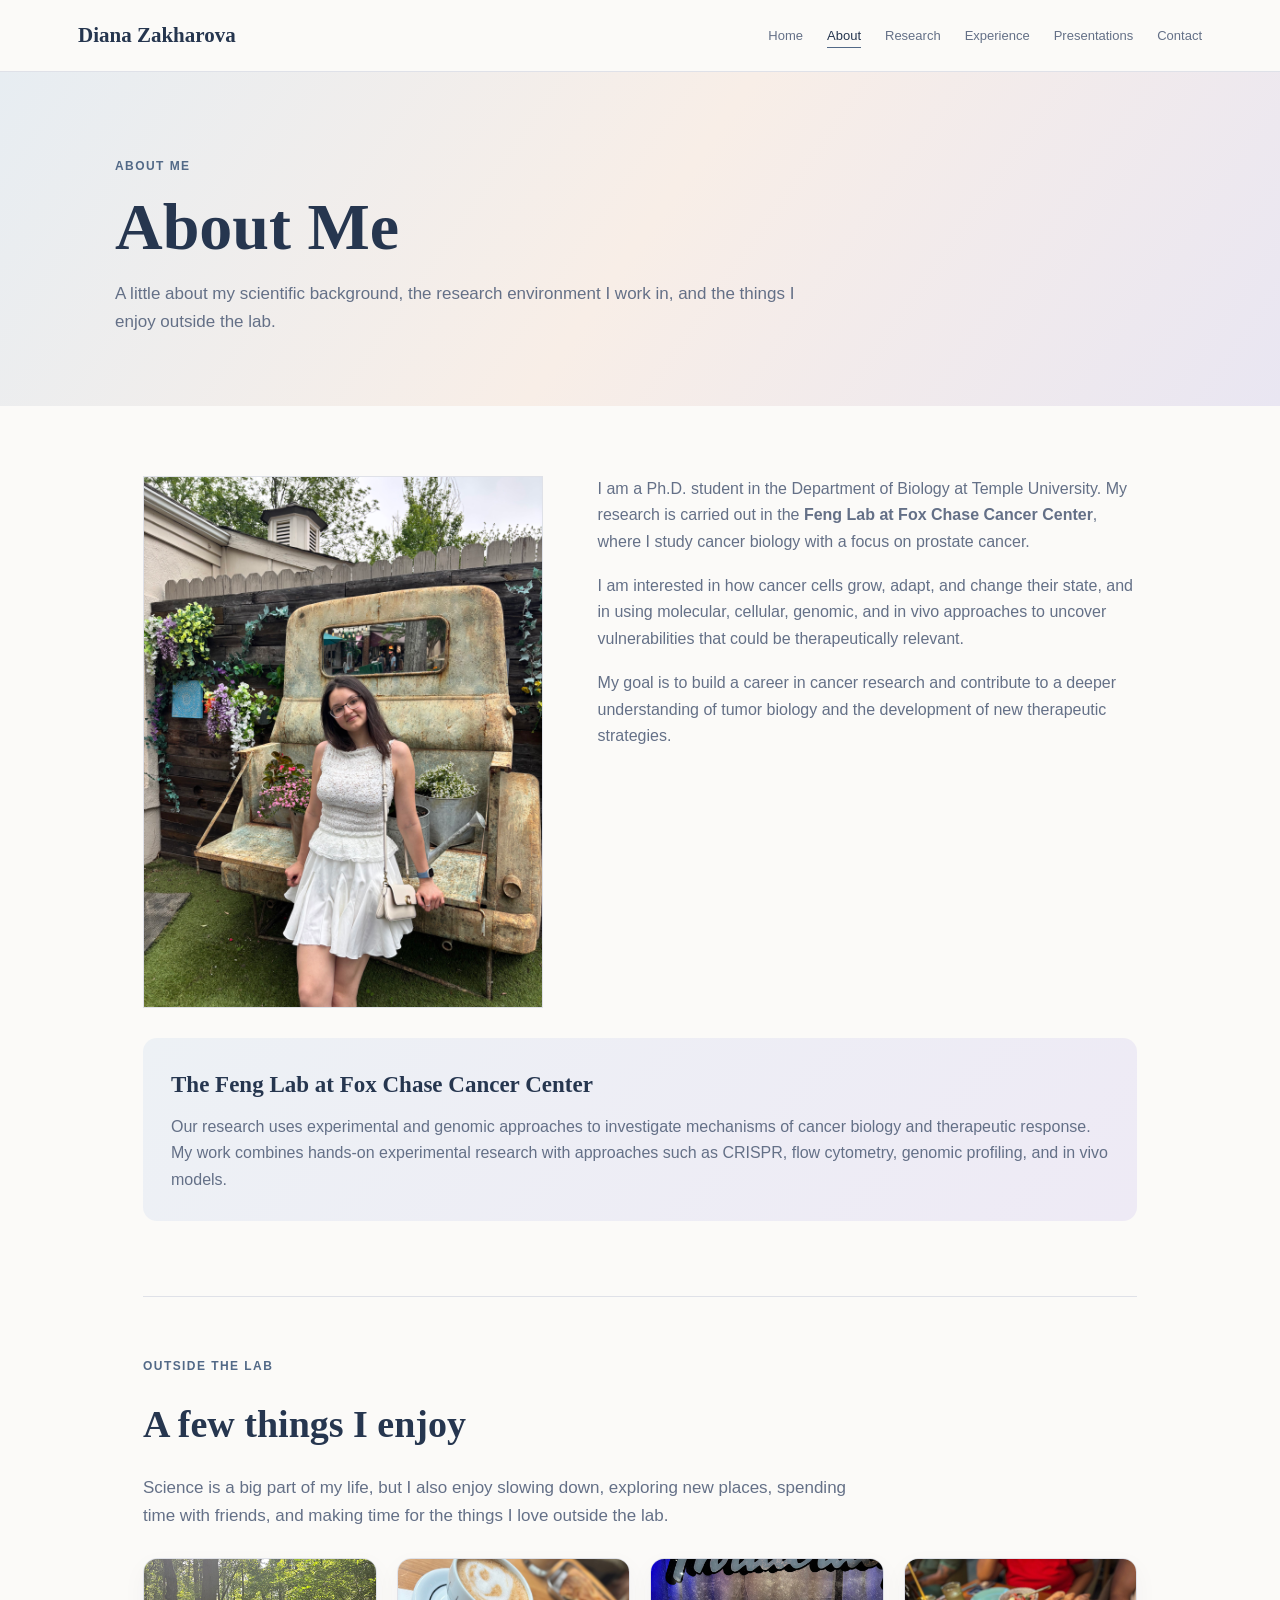
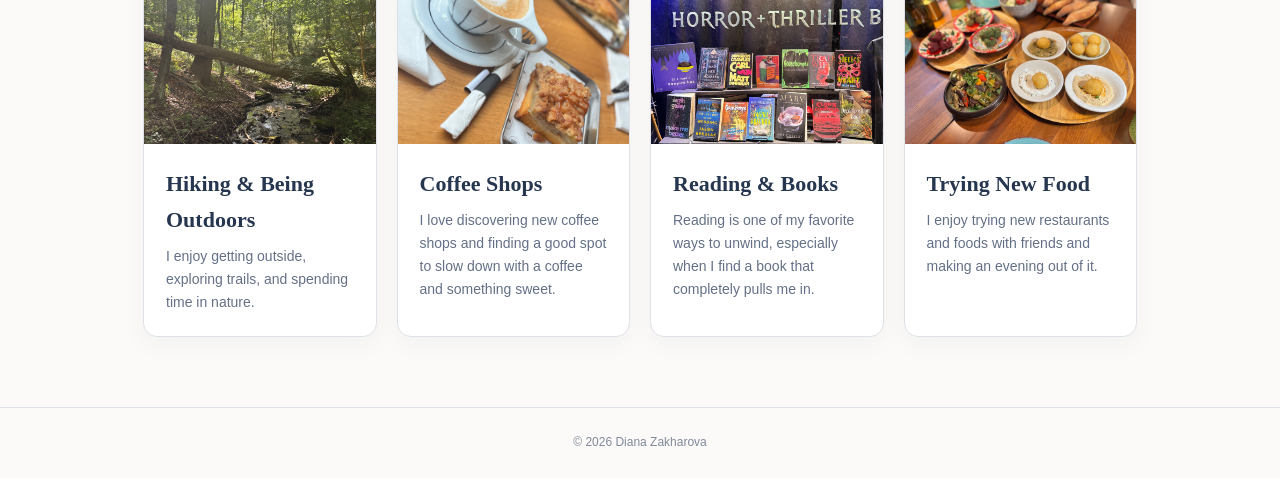
==== about.html @ 2a3e4eab "Add files via upload" ====
<!DOCTYPE html>
<html lang="en">
<head><meta charset="UTF-8"><meta name="viewport" content="width=device-width, initial-scale=1.0">
<title>About | Diana Zakharova</title><link rel="stylesheet" href="style.css"></head>
<body><header class="site-header"><nav class="nav"><a class="logo" href="index.html">Diana Zakharova</a><ul class="nav-links">
<li><a href="index.html">Home</a></li><li><a class="active" href="about.html">About</a></li><li><a href="research.html">Research</a></li><li><a href="experience.html">Experience</a></li><li><a href="presentations.html">Presentations</a></li><li><a href="contact.html">Contact</a></li></ul></nav></header>
<section class="page-hero"><div class="page-hero-inner"><div class="eyebrow">About Me</div>
<h1>About Me</h1><p>A little about my scientific background, the research environment I work in, and the things I enjoy outside the lab.</p></div></section>
<main class="content">
<div class="two-col">
<div class="photo-placeholder about-photo"><img src="images/diana-about.jpg" alt="Diana Zakharova"></div>
<div class="prose">
<p>I am a Ph.D. student in the Department of Biology at Temple University. My research is carried out in the <strong>Feng Lab at Fox Chase Cancer Center</strong>, where I study cancer biology with a focus on prostate cancer.</p>
<p>I am interested in how cancer cells grow, adapt, and change their state, and in using molecular, cellular, genomic, and in vivo approaches to uncover vulnerabilities that could be therapeutically relevant.</p>
<p>My goal is to build a career in cancer research and contribute to a deeper understanding of tumor biology and the development of new therapeutic strategies.</p>
</div></div>

<div class="lab-note">
<h3>The Feng Lab at Fox Chase Cancer Center</h3>
<p>Our research uses experimental and genomic approaches to investigate mechanisms of cancer biology and therapeutic response. My work combines hands-on experimental research with approaches such as CRISPR, flow cytometry, genomic profiling, and in vivo models.</p>
</div>

<section class="hobby-section">
<div class="eyebrow">Outside the Lab</div>
<h2 class="section-title">A few things I enjoy</h2>
<p class="hobby-intro">Science is a big part of my life, but I also enjoy slowing down, exploring new places, spending time with friends, and making time for the things I love outside the lab.</p>
<div class="hobby-grid">
<div class="hobby-card">
<div class="hobby-image"><img src="images/hiking.jpg" alt="A forest trail and stream" style="width:100%;height:100%;object-fit:cover;"></div>
<div class="hobby-text"><h3>Hiking & Being Outdoors</h3><p>I enjoy getting outside, exploring trails, and spending time in nature.</p></div>
</div>
<div class="hobby-card">
<div class="hobby-image"><img src="images/coffee.jpg" alt="Coffee and pastry at a cafe" style="width:100%;height:100%;object-fit:cover;"></div>
<div class="hobby-text"><h3>Coffee Shops</h3><p>I love discovering new coffee shops and finding a good spot to slow down with a coffee and something sweet.</p></div>
</div>
<div class="hobby-card">
<div class="hobby-image"><img src="images/books.jpg" alt="Books displayed at a bookstore" style="width:100%;height:100%;object-fit:cover;"></div>
<div class="hobby-text"><h3>Reading & Books</h3><p>Reading is one of my favorite ways to unwind, especially when I find a book that completely pulls me in.</p></div>
</div>
<div class="hobby-card">
<div class="hobby-image"><img src="images/food-with-friends.jpg" alt="A table of shared dishes at a meal with friends" style="width:100%;height:100%;object-fit:cover;"></div>
<div class="hobby-text"><h3>Trying New Food</h3><p>I enjoy trying new restaurants and foods with friends and making an evening out of it.</p></div>
</div>
</div>
</section>
</main><footer>© 2026 Diana Zakharova</footer></body></html>
---- style.css ----
:root{
  --ink:#26364f;
  --muted:#647087;
  --paper:#fbfaf8;
  --cream:#f8f1e8;
  --lav:#e8e5f2;
  --blue:#dfeaf1;
  --sage:#e2ece6;
  --peach:#f3ddd3;
  --accent:#526987;
  --line:#dfe1e8;
  --serif:Georgia,"Times New Roman",serif;
  --sans:Arial,Helvetica,sans-serif;
}
*{box-sizing:border-box;margin:0;padding:0}
body{font-family:var(--sans);color:var(--ink);background:var(--paper);line-height:1.65}
a{color:inherit}
.site-header{position:sticky;top:0;z-index:20;background:rgba(251,250,248,.95);backdrop-filter:blur(10px);border-bottom:1px solid var(--line)}
.nav{max-width:1180px;margin:auto;padding:18px 28px;display:flex;align-items:center;justify-content:space-between;gap:25px}
.logo{font-family:var(--serif);font-weight:700;font-size:21px;text-decoration:none;white-space:nowrap}
.nav-links{display:flex;gap:24px;list-style:none;flex-wrap:wrap;justify-content:flex-end}
.nav-links a{text-decoration:none;font-size:13px;color:var(--muted);padding-bottom:4px;border-bottom:1px solid transparent}
.nav-links a:hover,.nav-links a.active{color:var(--ink);border-bottom-color:var(--accent)}
.hero{min-height:565px;display:flex;align-items:center;position:relative;overflow:hidden;background:linear-gradient(125deg,#dfeaf0 0%,#f7eee6 46%,#e9e5f1 100%)}
.hero:before{content:"";position:absolute;width:820px;height:430px;left:-300px;bottom:-210px;background:#dce9df;border-radius:58% 42% 65% 35% / 48% 52% 48% 52%;transform:rotate(-7deg);opacity:.9}
.hero:after{content:"";position:absolute;width:720px;height:360px;right:-250px;top:-170px;background:#ddd8eb;border-radius:45% 55% 35% 65% / 55% 45% 55% 45%;transform:rotate(-10deg);opacity:.82}
.hero-inner{max-width:1180px;width:100%;margin:auto;padding:68px 28px;position:relative;z-index:2}
.hero-inner:before{content:"";position:absolute;width:520px;height:260px;right:12%;bottom:-35px;background:#f2dcd2;border-radius:65% 35% 50% 50% / 42% 58% 42% 58%;transform:rotate(5deg);opacity:.58;z-index:-1}
.hero-copy{max-width:780px}
.eyebrow{letter-spacing:.12em;text-transform:uppercase;font-size:12px;color:var(--accent);font-weight:700;margin-bottom:16px}
.hero h1{font-family:var(--serif);font-size:clamp(46px,6.3vw,72px);line-height:1.02;margin-bottom:14px;white-space:nowrap}
.hero h2{font-family:var(--serif);font-size:23px;font-weight:400;margin-bottom:24px;color:#3b4a61}
.hero p{max-width:650px;color:var(--muted);font-size:17px}
.buttons{display:flex;gap:12px;flex-wrap:wrap;margin-top:24px}
.btn{display:inline-block;text-decoration:none;border-radius:28px;padding:12px 21px;background:var(--ink);color:#fff;font-size:14px}
.btn.secondary{background:rgba(255,255,255,.55);color:var(--ink);border:1px solid rgba(82,105,135,.35)}
.science-art{position:absolute;right:5%;bottom:45px;width:min(410px,34vw);min-width:270px;z-index:1;opacity:.52;filter:saturate(.75)}
.science-art svg{width:100%;height:auto;overflow:visible}
.art-line{fill:none;stroke:#526987;stroke-width:2.5;stroke-linecap:round;stroke-linejoin:round}
.art-soft{fill:rgba(255,255,255,.62);stroke:#526987;stroke-width:2.2}
.art-blue{fill:rgba(223,234,241,.65);stroke:#526987;stroke-width:2.2}
.art-peach{fill:rgba(243,221,211,.7);stroke:#526987;stroke-width:2.2}
.art-lav{fill:rgba(232,229,242,.65);stroke:#526987;stroke-width:2.2}
.art-sage{fill:rgba(226,236,230,.7);stroke:#526987;stroke-width:2.2}
.feature-strip{max-width:1180px;margin:auto;padding:26px 28px;display:grid;grid-template-columns:repeat(4,1fr);gap:14px}
.feature{padding:24px 18px;text-align:center;border-right:1px solid var(--line)}
.feature:last-child{border-right:0}
.icon{font-size:31px;margin-bottom:10px}
.feature h3{font-family:var(--serif);font-size:18px;margin-bottom:7px}
.feature p{font-size:13px;color:var(--muted)}
.page-hero{background:linear-gradient(125deg,#e7edf2,#f8eee7,#e9e6f2);padding:85px 28px 70px}
.page-hero-inner,.content{max-width:1050px;margin:auto}
.page-hero h1{font-family:var(--serif);font-size:clamp(42px,6vw,66px);line-height:1.05}
.page-hero p{max-width:700px;margin-top:18px;color:var(--muted);font-size:17px}
.content{padding:70px 28px}
.two-col{display:grid;grid-template-columns:1fr 1.35fr;gap:55px;align-items:start}
.photo-placeholder{min-height:330px;border:1px dashed #b9bfca;background:linear-gradient(145deg,#edf2f5,#eeeaf5);display:flex;align-items:center;justify-content:center;color:#8a92a2}
.prose p{margin:0 0 18px;color:var(--muted)}
.section-title{font-family:var(--serif);font-size:38px;margin-bottom:18px}
.lead{font-size:18px;color:#526074}
.cards{display:grid;grid-template-columns:repeat(3,1fr);gap:20px;margin-top:35px}
.card{background:#fff;border:1px solid var(--line);border-radius:14px;padding:28px;box-shadow:0 8px 24px rgba(35,48,70,.04)}
.card h3{font-family:var(--serif);font-size:22px;margin-bottom:12px}
.card p{color:var(--muted);font-size:14px}
.numbered{display:grid;gap:18px;margin-top:35px}
.number-item{display:grid;grid-template-columns:72px 1fr;gap:20px;align-items:start;background:#fff;border:1px solid var(--line);padding:24px;border-radius:12px}
.number-item:nth-child(1){border-left:6px solid #b7c9d6}
.number-item:nth-child(2){border-left:6px solid #c9c1dd}
.number-item:nth-child(3){border-left:6px solid #c9d8ca}
.number{font-family:var(--serif);font-size:30px;color:var(--accent)}
.number-item h3{font-family:var(--serif);font-size:22px;margin-bottom:6px}
.number-item p{color:var(--muted)}
.skills{display:flex;flex-wrap:wrap;gap:10px;margin-top:25px}
.skill{background:#fff;border:1px solid var(--line);border-radius:22px;padding:9px 14px;font-size:13px}
.timeline{border-left:2px solid #cbd0da;margin-top:35px;padding-left:28px;display:grid;gap:40px}
.timeline-item{position:relative}
.timeline-item:before{content:"";position:absolute;left:-37px;top:5px;width:14px;height:14px;background:var(--accent);border-radius:50%;border:4px solid var(--paper)}
.timeline-item h3{font-family:var(--serif);font-size:25px}
.meta{color:var(--accent);font-size:13px;font-weight:700;margin:7px 0 12px}
.timeline-item ul{padding-left:20px;color:var(--muted)}
.presentation{padding:28px;background:#fff;border:1px solid var(--line);border-left:6px solid #c9c1dd;border-radius:12px;margin-top:30px}
.presentation h3{font-family:var(--serif);font-size:22px;margin-bottom:12px}
.presentation p{color:var(--muted)}
.contact-box{background:linear-gradient(125deg,#e2e9ee,#f3e5dd,#e9e6f2);border-radius:18px;padding:42px;margin-top:30px}
.contact-list{list-style:none;display:grid;gap:15px;margin-top:25px}
.contact-list a{text-decoration:none;color:var(--accent)}
footer{text-align:center;border-top:1px solid var(--line);padding:25px;color:#81899a;font-size:12px}
@media(max-width:900px){
 .science-art{right:2%;opacity:.28;min-width:300px}
}
@media(max-width:800px){
 .nav{align-items:flex-start;flex-direction:column}
 .nav-links{gap:13px}
 .feature-strip,.cards,.two-col{grid-template-columns:1fr}
 .feature{border-right:0;border-bottom:1px solid var(--line)}
 .feature:last-child{border-bottom:0}
 .two-col{gap:30px}
 .hero{min-height:520px}
 .science-art{width:310px;right:-20px;bottom:20px}
}
.hobby-section{margin-top:75px;padding-top:60px;border-top:1px solid var(--line)}
.hobby-intro{max-width:720px;color:var(--muted);font-size:17px;margin-bottom:28px}
.hobby-grid{display:grid;grid-template-columns:repeat(3,1fr);gap:20px}
.hobby-card{background:#fff;border:1px solid var(--line);border-radius:14px;overflow:hidden;box-shadow:0 8px 24px rgba(35,48,70,.04)}
.hobby-image{height:185px;display:flex;align-items:center;justify-content:center;background:linear-gradient(135deg,#e7edf2,#eee8f2)}
.hobby-card:nth-child(2) .hobby-image{background:linear-gradient(135deg,#f3e2d8,#e6ece6)}
.hobby-card:nth-child(3) .hobby-image{background:linear-gradient(135deg,#e1eaf0,#f2e8df)}
.hobby-image svg{width:115px;height:115px}
.hobby-text{padding:22px}
.hobby-text h3{font-family:var(--serif);font-size:22px;margin-bottom:7px}
.hobby-text p{color:var(--muted);font-size:14px}
.lab-note{background:linear-gradient(135deg,#edf1f5,#eeeaf5);border-radius:14px;padding:28px;margin-top:30px}
.lab-note h3{font-family:var(--serif);font-size:23px;margin-bottom:10px}
.lab-note p{color:var(--muted)}
@media(max-width:800px){
 .hero h1{white-space:normal}
 .hobby-grid{grid-template-columns:1fr}
}

.science-art{display:none}
.research-approaches{margin-top:65px}
.approach-grid{display:grid;grid-template-columns:repeat(4,1fr);gap:0;margin-top:30px;background:#fff;border-top:1px solid var(--line);border-bottom:1px solid var(--line)}
.approach-card{padding:28px 18px 30px;text-align:center;border-right:1px solid var(--line)}
.approach-card:last-child{border-right:0}
.approach-icon{height:88px;display:flex;align-items:center;justify-content:center;margin-bottom:12px}
.approach-icon svg{width:82px;height:70px;overflow:visible}
.approach-card h3{font-family:var(--serif);font-size:18px;margin-bottom:7px}
.approach-card p{font-size:13px;color:var(--muted);line-height:1.45}
.icon-stroke{fill:none;stroke:#526987;stroke-width:2.5;stroke-linecap:round;stroke-linejoin:round}
.icon-fill-blue{fill:#dfeaf1;stroke:#526987;stroke-width:2.3}
.icon-fill-lav{fill:#e8e5f2;stroke:#526987;stroke-width:2.3}
.icon-fill-peach{fill:#f3ddd3;stroke:#526987;stroke-width:2.3}
.icon-fill-sage{fill:#e2ece6;stroke:#526987;stroke-width:2.3}
@media(max-width:800px){
 .approach-grid{grid-template-columns:repeat(2,1fr)}
 .approach-card:nth-child(2){border-right:0}
 .approach-card:nth-child(-n+2){border-bottom:1px solid var(--line)}
}
@media(max-width:500px){
 .approach-grid{grid-template-columns:1fr}
 .approach-card{border-right:0;border-bottom:1px solid var(--line)}
 .approach-card:last-child{border-bottom:0}
}

.hobby-image.photo{height:235px;overflow:hidden;background:#eee}
.hobby-image.photo img{width:100%;height:100%;object-fit:cover;display:block}
.hobby-card:nth-child(1) .hobby-image.photo img{object-position:center 58%}
.hobby-card:nth-child(2) .hobby-image.photo img{object-position:center center}
.hobby-card:nth-child(3) .hobby-image.photo img{object-position:center 45%}

.about-photo{padding:0;overflow:hidden;border:1px solid var(--line);background:#fff}
.about-photo img{width:100%;height:100%;min-height:330px;display:block;object-fit:cover;object-position:center 38%}
.hobby-card:nth-child(4) .hobby-image{background:linear-gradient(135deg,#f0e5dc,#e5e9f0)}
.hobby-card:nth-child(4){grid-column:auto}
@media(min-width:801px){
 .hobby-grid{grid-template-columns:repeat(4,1fr)}
}
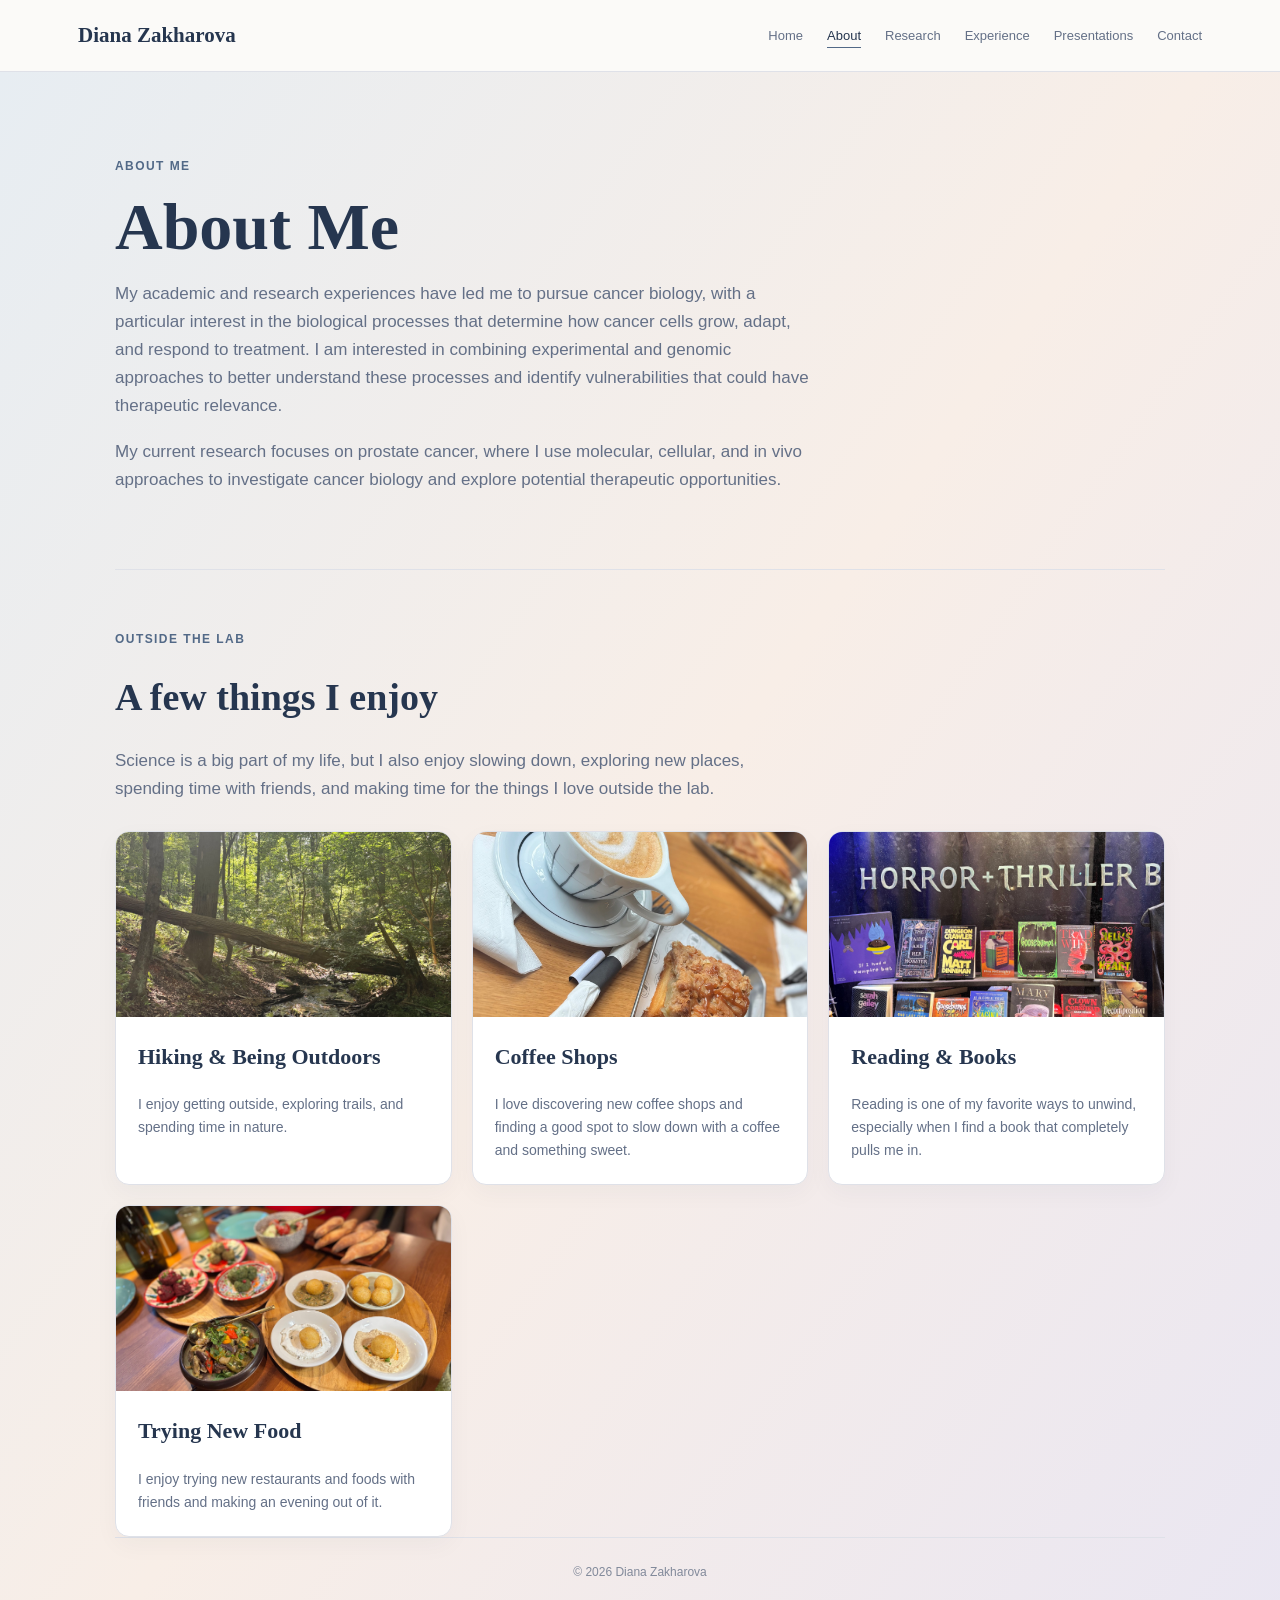
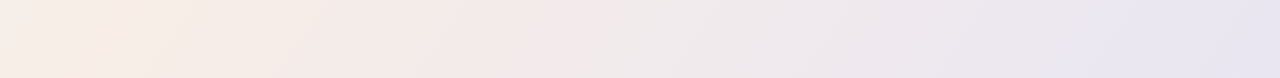
==== commit 3c0a99bd: "Add files via upload" ====
--- a/about.html
+++ b/about.html
@@ -5,21 +5,10 @@
 <body><header class="site-header"><nav class="nav"><a class="logo" href="index.html">Diana Zakharova</a><ul class="nav-links">
 <li><a href="index.html">Home</a></li><li><a class="active" href="about.html">About</a></li><li><a href="research.html">Research</a></li><li><a href="experience.html">Experience</a></li><li><a href="presentations.html">Presentations</a></li><li><a href="contact.html">Contact</a></li></ul></nav></header>
 <section class="page-hero"><div class="page-hero-inner"><div class="eyebrow">About Me</div>
-<h1>About Me</h1><p>A little about my scientific background, the research environment I work in, and the things I enjoy outside the lab.</p></div></section>
-<main class="content">
-<div class="two-col">
-<div class="photo-placeholder about-photo"><img src="images/diana-about.jpg" alt="Diana Zakharova"></div>
-<div class="prose">
-<p>I am a Ph.D. student in the Department of Biology at Temple University. My research is carried out in the <strong>Feng Lab at Fox Chase Cancer Center</strong>, where I study cancer biology with a focus on prostate cancer.</p>
-<p>I am interested in how cancer cells grow, adapt, and change their state, and in using molecular, cellular, genomic, and in vivo approaches to uncover vulnerabilities that could be therapeutically relevant.</p>
-<p>My goal is to build a career in cancer research and contribute to a deeper understanding of tumor biology and the development of new therapeutic strategies.</p>
-</div></div>
+<h1>About Me</h1>
+<p>My academic and research experiences have led me to pursue cancer biology, with a particular interest in the biological processes that determine how cancer cells grow, adapt, and respond to treatment. I am interested in combining experimental and genomic approaches to better understand these processes and identify vulnerabilities that could have therapeutic relevance.</p>
 
-<div class="lab-note">
-<h3>The Feng Lab at Fox Chase Cancer Center</h3>
-<p>Our research uses experimental and genomic approaches to investigate mechanisms of cancer biology and therapeutic response. My work combines hands-on experimental research with approaches such as CRISPR, flow cytometry, genomic profiling, and in vivo models.</p>
-</div>
-
+<p>My current research focuses on prostate cancer, where I use molecular, cellular, and in vivo approaches to investigate cancer biology and explore potential therapeutic opportunities.</p>
 <section class="hobby-section">
 <div class="eyebrow">Outside the Lab</div>
 <h2 class="section-title">A few things I enjoy</h2>
--- a/style.css
+++ b/style.css
@@ -118,40 +118,3 @@
 }
 
 .science-art{display:none}
-.research-approaches{margin-top:65px}
-.approach-grid{display:grid;grid-template-columns:repeat(4,1fr);gap:0;margin-top:30px;background:#fff;border-top:1px solid var(--line);border-bottom:1px solid var(--line)}
-.approach-card{padding:28px 18px 30px;text-align:center;border-right:1px solid var(--line)}
-.approach-card:last-child{border-right:0}
-.approach-icon{height:88px;display:flex;align-items:center;justify-content:center;margin-bottom:12px}
-.approach-icon svg{width:82px;height:70px;overflow:visible}
-.approach-card h3{font-family:var(--serif);font-size:18px;margin-bottom:7px}
-.approach-card p{font-size:13px;color:var(--muted);line-height:1.45}
-.icon-stroke{fill:none;stroke:#526987;stroke-width:2.5;stroke-linecap:round;stroke-linejoin:round}
-.icon-fill-blue{fill:#dfeaf1;stroke:#526987;stroke-width:2.3}
-.icon-fill-lav{fill:#e8e5f2;stroke:#526987;stroke-width:2.3}
-.icon-fill-peach{fill:#f3ddd3;stroke:#526987;stroke-width:2.3}
-.icon-fill-sage{fill:#e2ece6;stroke:#526987;stroke-width:2.3}
-@media(max-width:800px){
- .approach-grid{grid-template-columns:repeat(2,1fr)}
- .approach-card:nth-child(2){border-right:0}
- .approach-card:nth-child(-n+2){border-bottom:1px solid var(--line)}
-}
-@media(max-width:500px){
- .approach-grid{grid-template-columns:1fr}
- .approach-card{border-right:0;border-bottom:1px solid var(--line)}
- .approach-card:last-child{border-bottom:0}
-}
-
-.hobby-image.photo{height:235px;overflow:hidden;background:#eee}
-.hobby-image.photo img{width:100%;height:100%;object-fit:cover;display:block}
-.hobby-card:nth-child(1) .hobby-image.photo img{object-position:center 58%}
-.hobby-card:nth-child(2) .hobby-image.photo img{object-position:center center}
-.hobby-card:nth-child(3) .hobby-image.photo img{object-position:center 45%}
-
-.about-photo{padding:0;overflow:hidden;border:1px solid var(--line);background:#fff}
-.about-photo img{width:100%;height:100%;min-height:330px;display:block;object-fit:cover;object-position:center 38%}
-.hobby-card:nth-child(4) .hobby-image{background:linear-gradient(135deg,#f0e5dc,#e5e9f0)}
-.hobby-card:nth-child(4){grid-column:auto}
-@media(min-width:801px){
- .hobby-grid{grid-template-columns:repeat(4,1fr)}
-}
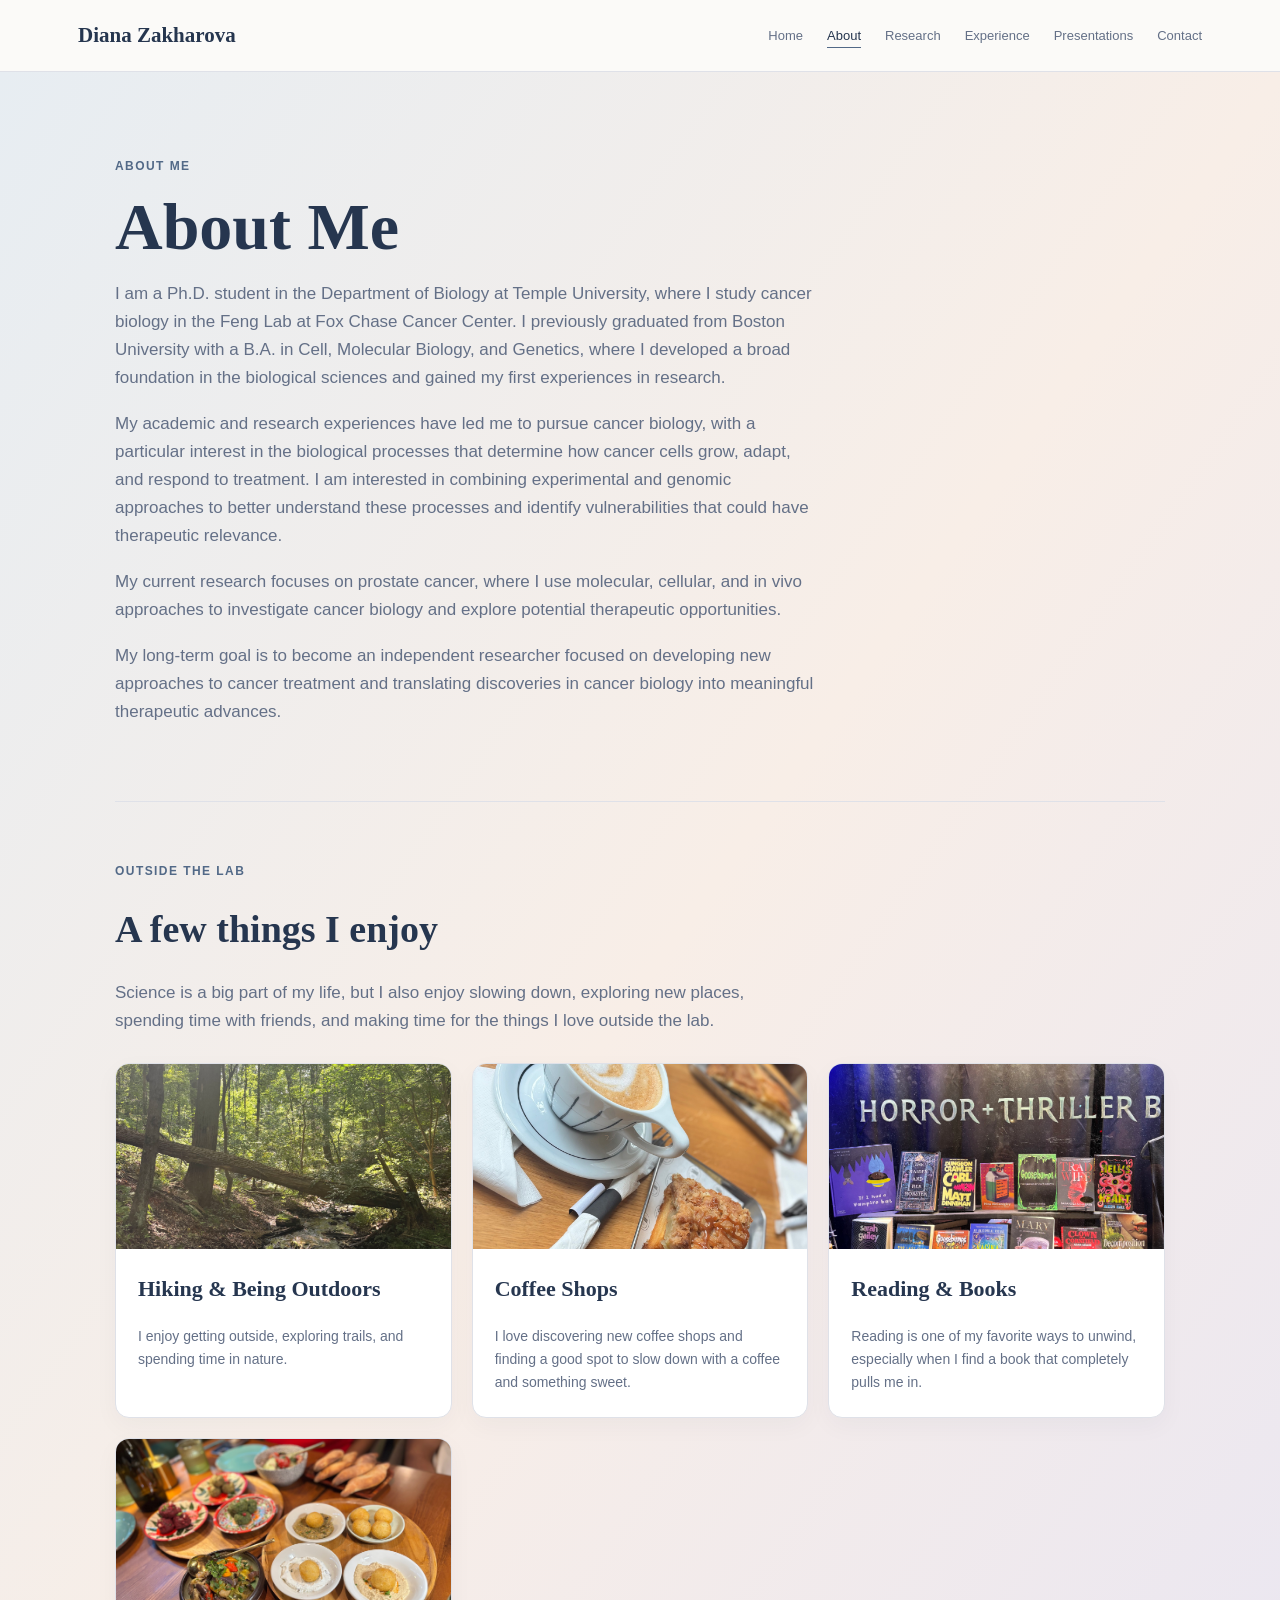
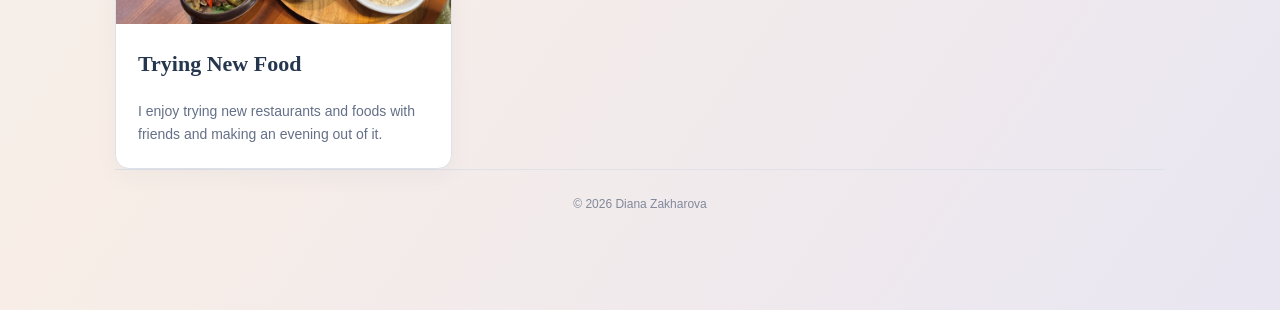
==== commit a9b93901: "Add files via upload" ====
--- a/about.html
+++ b/about.html
@@ -6,9 +6,15 @@
 <li><a href="index.html">Home</a></li><li><a class="active" href="about.html">About</a></li><li><a href="research.html">Research</a></li><li><a href="experience.html">Experience</a></li><li><a href="presentations.html">Presentations</a></li><li><a href="contact.html">Contact</a></li></ul></nav></header>
 <section class="page-hero"><div class="page-hero-inner"><div class="eyebrow">About Me</div>
 <h1>About Me</h1>
+
+<p>I am a Ph.D. student in the Department of Biology at Temple University, where I study cancer biology in the Feng Lab at Fox Chase Cancer Center. I previously graduated from Boston University with a B.A. in Cell, Molecular Biology, and Genetics, where I developed a broad foundation in the biological sciences and gained my first experiences in research.</p>
+
 <p>My academic and research experiences have led me to pursue cancer biology, with a particular interest in the biological processes that determine how cancer cells grow, adapt, and respond to treatment. I am interested in combining experimental and genomic approaches to better understand these processes and identify vulnerabilities that could have therapeutic relevance.</p>
 
 <p>My current research focuses on prostate cancer, where I use molecular, cellular, and in vivo approaches to investigate cancer biology and explore potential therapeutic opportunities.</p>
+
+<p>My long-term goal is to become an independent researcher focused on developing new approaches to cancer treatment and translating discoveries in cancer biology into meaningful therapeutic advances.</p>
+
 <section class="hobby-section">
 <div class="eyebrow">Outside the Lab</div>
 <h2 class="section-title">A few things I enjoy</h2>
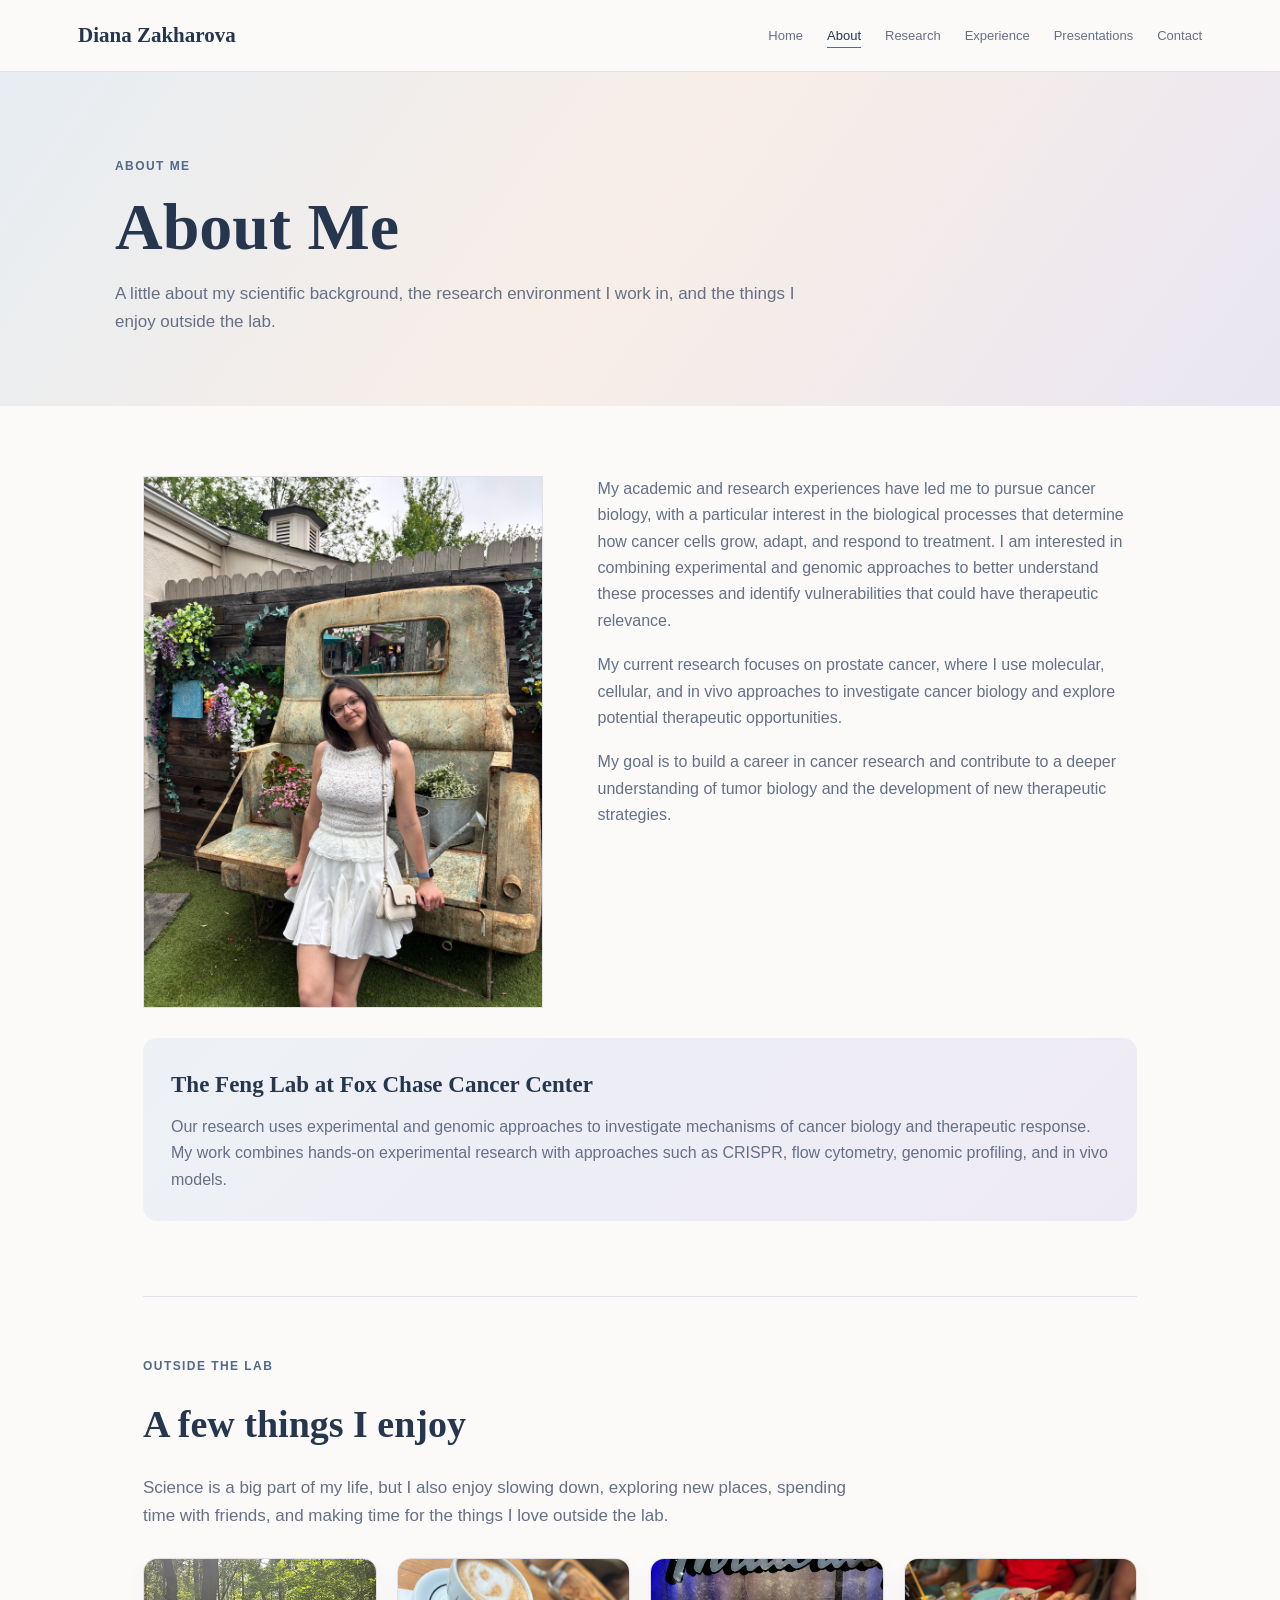
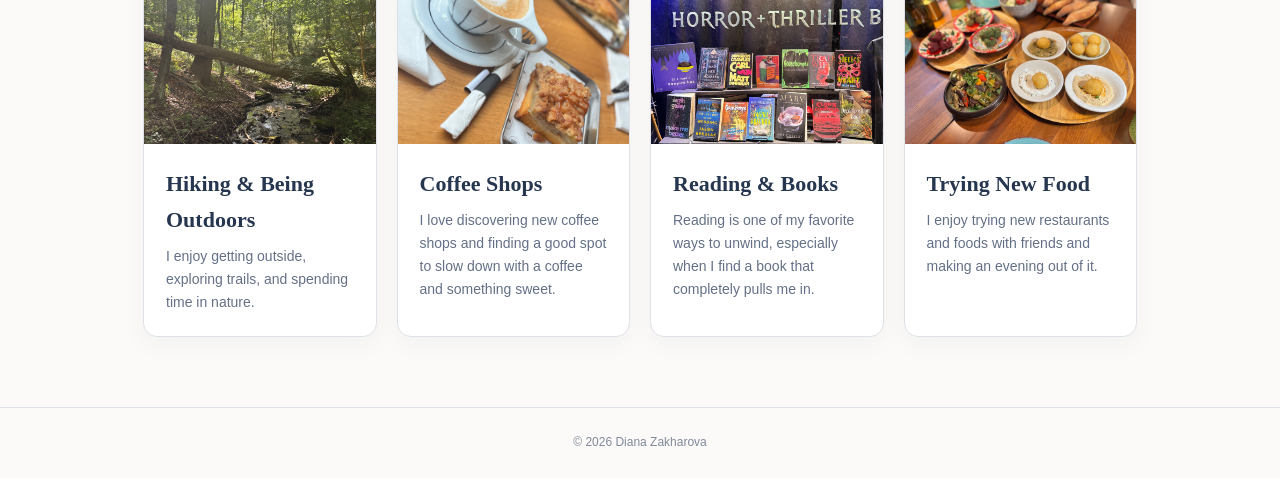
==== commit f6181326: "Add files via upload" ====
--- a/about.html
+++ b/about.html
@@ -5,15 +5,20 @@
 <body><header class="site-header"><nav class="nav"><a class="logo" href="index.html">Diana Zakharova</a><ul class="nav-links">
 <li><a href="index.html">Home</a></li><li><a class="active" href="about.html">About</a></li><li><a href="research.html">Research</a></li><li><a href="experience.html">Experience</a></li><li><a href="presentations.html">Presentations</a></li><li><a href="contact.html">Contact</a></li></ul></nav></header>
 <section class="page-hero"><div class="page-hero-inner"><div class="eyebrow">About Me</div>
-<h1>About Me</h1>
+<h1>About Me</h1><p>A little about my scientific background, the research environment I work in, and the things I enjoy outside the lab.</p></div></section>
+<main class="content">
+<div class="two-col">
+<div class="photo-placeholder about-photo"><img src="images/diana-about.jpg" alt="Diana Zakharova"></div>
+<div class="prose">
+<p>My academic and research experiences have led me to pursue cancer biology, with a particular interest in the biological processes that determine how cancer cells grow, adapt, and respond to treatment. I am interested in combining experimental and genomic approaches to better understand these processes and identify vulnerabilities that could have therapeutic relevance.</p>
+<p>My current research focuses on prostate cancer, where I use molecular, cellular, and in vivo approaches to investigate cancer biology and explore potential therapeutic opportunities.</p>
+<p>My goal is to build a career in cancer research and contribute to a deeper understanding of tumor biology and the development of new therapeutic strategies.</p>
+</div></div>
 
-<p>I am a Ph.D. student in the Department of Biology at Temple University, where I study cancer biology in the Feng Lab at Fox Chase Cancer Center. I previously graduated from Boston University with a B.A. in Cell, Molecular Biology, and Genetics, where I developed a broad foundation in the biological sciences and gained my first experiences in research.</p>
-
-<p>My academic and research experiences have led me to pursue cancer biology, with a particular interest in the biological processes that determine how cancer cells grow, adapt, and respond to treatment. I am interested in combining experimental and genomic approaches to better understand these processes and identify vulnerabilities that could have therapeutic relevance.</p>
-
-<p>My current research focuses on prostate cancer, where I use molecular, cellular, and in vivo approaches to investigate cancer biology and explore potential therapeutic opportunities.</p>
-
-<p>My long-term goal is to become an independent researcher focused on developing new approaches to cancer treatment and translating discoveries in cancer biology into meaningful therapeutic advances.</p>
+<div class="lab-note">
+<h3>The Feng Lab at Fox Chase Cancer Center</h3>
+<p>Our research uses experimental and genomic approaches to investigate mechanisms of cancer biology and therapeutic response. My work combines hands-on experimental research with approaches such as CRISPR, flow cytometry, genomic profiling, and in vivo models.</p>
+</div>
 
 <section class="hobby-section">
 <div class="eyebrow">Outside the Lab</div>
--- a/style.css
+++ b/style.css
@@ -21,17 +21,17 @@
 .nav-links{display:flex;gap:24px;list-style:none;flex-wrap:wrap;justify-content:flex-end}
 .nav-links a{text-decoration:none;font-size:13px;color:var(--muted);padding-bottom:4px;border-bottom:1px solid transparent}
 .nav-links a:hover,.nav-links a.active{color:var(--ink);border-bottom-color:var(--accent)}
-.hero{min-height:565px;display:flex;align-items:center;position:relative;overflow:hidden;background:linear-gradient(125deg,#dfeaf0 0%,#f7eee6 46%,#e9e5f1 100%)}
+.hero{min-height:680px;display:flex;align-items:center;position:relative;overflow:hidden;background:linear-gradient(125deg,#dfeaf0 0%,#f7eee6 46%,#e9e5f1 100%)}
 .hero:before{content:"";position:absolute;width:820px;height:430px;left:-300px;bottom:-210px;background:#dce9df;border-radius:58% 42% 65% 35% / 48% 52% 48% 52%;transform:rotate(-7deg);opacity:.9}
 .hero:after{content:"";position:absolute;width:720px;height:360px;right:-250px;top:-170px;background:#ddd8eb;border-radius:45% 55% 35% 65% / 55% 45% 55% 45%;transform:rotate(-10deg);opacity:.82}
-.hero-inner{max-width:1180px;width:100%;margin:auto;padding:68px 28px;position:relative;z-index:2}
+.hero-inner{max-width:1180px;width:100%;margin:auto;padding:105px 28px;position:relative;z-index:2}
 .hero-inner:before{content:"";position:absolute;width:520px;height:260px;right:12%;bottom:-35px;background:#f2dcd2;border-radius:65% 35% 50% 50% / 42% 58% 42% 58%;transform:rotate(5deg);opacity:.58;z-index:-1}
 .hero-copy{max-width:780px}
 .eyebrow{letter-spacing:.12em;text-transform:uppercase;font-size:12px;color:var(--accent);font-weight:700;margin-bottom:16px}
-.hero h1{font-family:var(--serif);font-size:clamp(46px,6.3vw,72px);line-height:1.02;margin-bottom:14px;white-space:nowrap}
-.hero h2{font-family:var(--serif);font-size:23px;font-weight:400;margin-bottom:24px;color:#3b4a61}
-.hero p{max-width:650px;color:var(--muted);font-size:17px}
-.buttons{display:flex;gap:12px;flex-wrap:wrap;margin-top:24px}
+.hero h1{font-family:var(--serif);font-size:clamp(48px,6.8vw,78px);line-height:1.02;margin-bottom:18px;white-space:nowrap}
+.hero h2{font-family:var(--serif);font-size:25px;font-weight:400;margin-bottom:24px;color:#3b4a61}
+.hero p{max-width:650px;color:var(--muted);font-size:18px}
+.buttons{display:flex;gap:12px;flex-wrap:wrap;margin-top:30px}
 .btn{display:inline-block;text-decoration:none;border-radius:28px;padding:12px 21px;background:var(--ink);color:#fff;font-size:14px}
 .btn.secondary{background:rgba(255,255,255,.55);color:var(--ink);border:1px solid rgba(82,105,135,.35)}
 .science-art{position:absolute;right:5%;bottom:45px;width:min(410px,34vw);min-width:270px;z-index:1;opacity:.52;filter:saturate(.75)}
@@ -42,7 +42,7 @@
 .art-peach{fill:rgba(243,221,211,.7);stroke:#526987;stroke-width:2.2}
 .art-lav{fill:rgba(232,229,242,.65);stroke:#526987;stroke-width:2.2}
 .art-sage{fill:rgba(226,236,230,.7);stroke:#526987;stroke-width:2.2}
-.feature-strip{max-width:1180px;margin:auto;padding:26px 28px;display:grid;grid-template-columns:repeat(4,1fr);gap:14px}
+.feature-strip{max-width:1180px;margin:auto;padding:38px 28px;display:grid;grid-template-columns:repeat(4,1fr);gap:14px}
 .feature{padding:24px 18px;text-align:center;border-right:1px solid var(--line)}
 .feature:last-child{border-right:0}
 .icon{font-size:31px;margin-bottom:10px}
@@ -95,7 +95,7 @@
  .feature{border-right:0;border-bottom:1px solid var(--line)}
  .feature:last-child{border-bottom:0}
  .two-col{gap:30px}
- .hero{min-height:520px}
+ .hero{min-height:590px}
  .science-art{width:310px;right:-20px;bottom:20px}
 }
 .hobby-section{margin-top:75px;padding-top:60px;border-top:1px solid var(--line)}
@@ -118,3 +118,40 @@
 }
 
 .science-art{display:none}
+.research-approaches{margin-top:65px}
+.approach-grid{display:grid;grid-template-columns:repeat(4,1fr);gap:0;margin-top:30px;background:#fff;border-top:1px solid var(--line);border-bottom:1px solid var(--line)}
+.approach-card{padding:28px 18px 30px;text-align:center;border-right:1px solid var(--line)}
+.approach-card:last-child{border-right:0}
+.approach-icon{height:88px;display:flex;align-items:center;justify-content:center;margin-bottom:12px}
+.approach-icon svg{width:82px;height:70px;overflow:visible}
+.approach-card h3{font-family:var(--serif);font-size:18px;margin-bottom:7px}
+.approach-card p{font-size:13px;color:var(--muted);line-height:1.45}
+.icon-stroke{fill:none;stroke:#526987;stroke-width:2.5;stroke-linecap:round;stroke-linejoin:round}
+.icon-fill-blue{fill:#dfeaf1;stroke:#526987;stroke-width:2.3}
+.icon-fill-lav{fill:#e8e5f2;stroke:#526987;stroke-width:2.3}
+.icon-fill-peach{fill:#f3ddd3;stroke:#526987;stroke-width:2.3}
+.icon-fill-sage{fill:#e2ece6;stroke:#526987;stroke-width:2.3}
+@media(max-width:800px){
+ .approach-grid{grid-template-columns:repeat(2,1fr)}
+ .approach-card:nth-child(2){border-right:0}
+ .approach-card:nth-child(-n+2){border-bottom:1px solid var(--line)}
+}
+@media(max-width:500px){
+ .approach-grid{grid-template-columns:1fr}
+ .approach-card{border-right:0;border-bottom:1px solid var(--line)}
+ .approach-card:last-child{border-bottom:0}
+}
+
+.hobby-image.photo{height:235px;overflow:hidden;background:#eee}
+.hobby-image.photo img{width:100%;height:100%;object-fit:cover;display:block}
+.hobby-card:nth-child(1) .hobby-image.photo img{object-position:center 58%}
+.hobby-card:nth-child(2) .hobby-image.photo img{object-position:center center}
+.hobby-card:nth-child(3) .hobby-image.photo img{object-position:center 45%}
+
+.about-photo{padding:0;overflow:hidden;border:1px solid var(--line);background:#fff}
+.about-photo img{width:100%;height:100%;min-height:330px;display:block;object-fit:cover;object-position:center 38%}
+.hobby-card:nth-child(4) .hobby-image{background:linear-gradient(135deg,#f0e5dc,#e5e9f0)}
+.hobby-card:nth-child(4){grid-column:auto}
+@media(min-width:801px){
+ .hobby-grid{grid-template-columns:repeat(4,1fr)}
+}
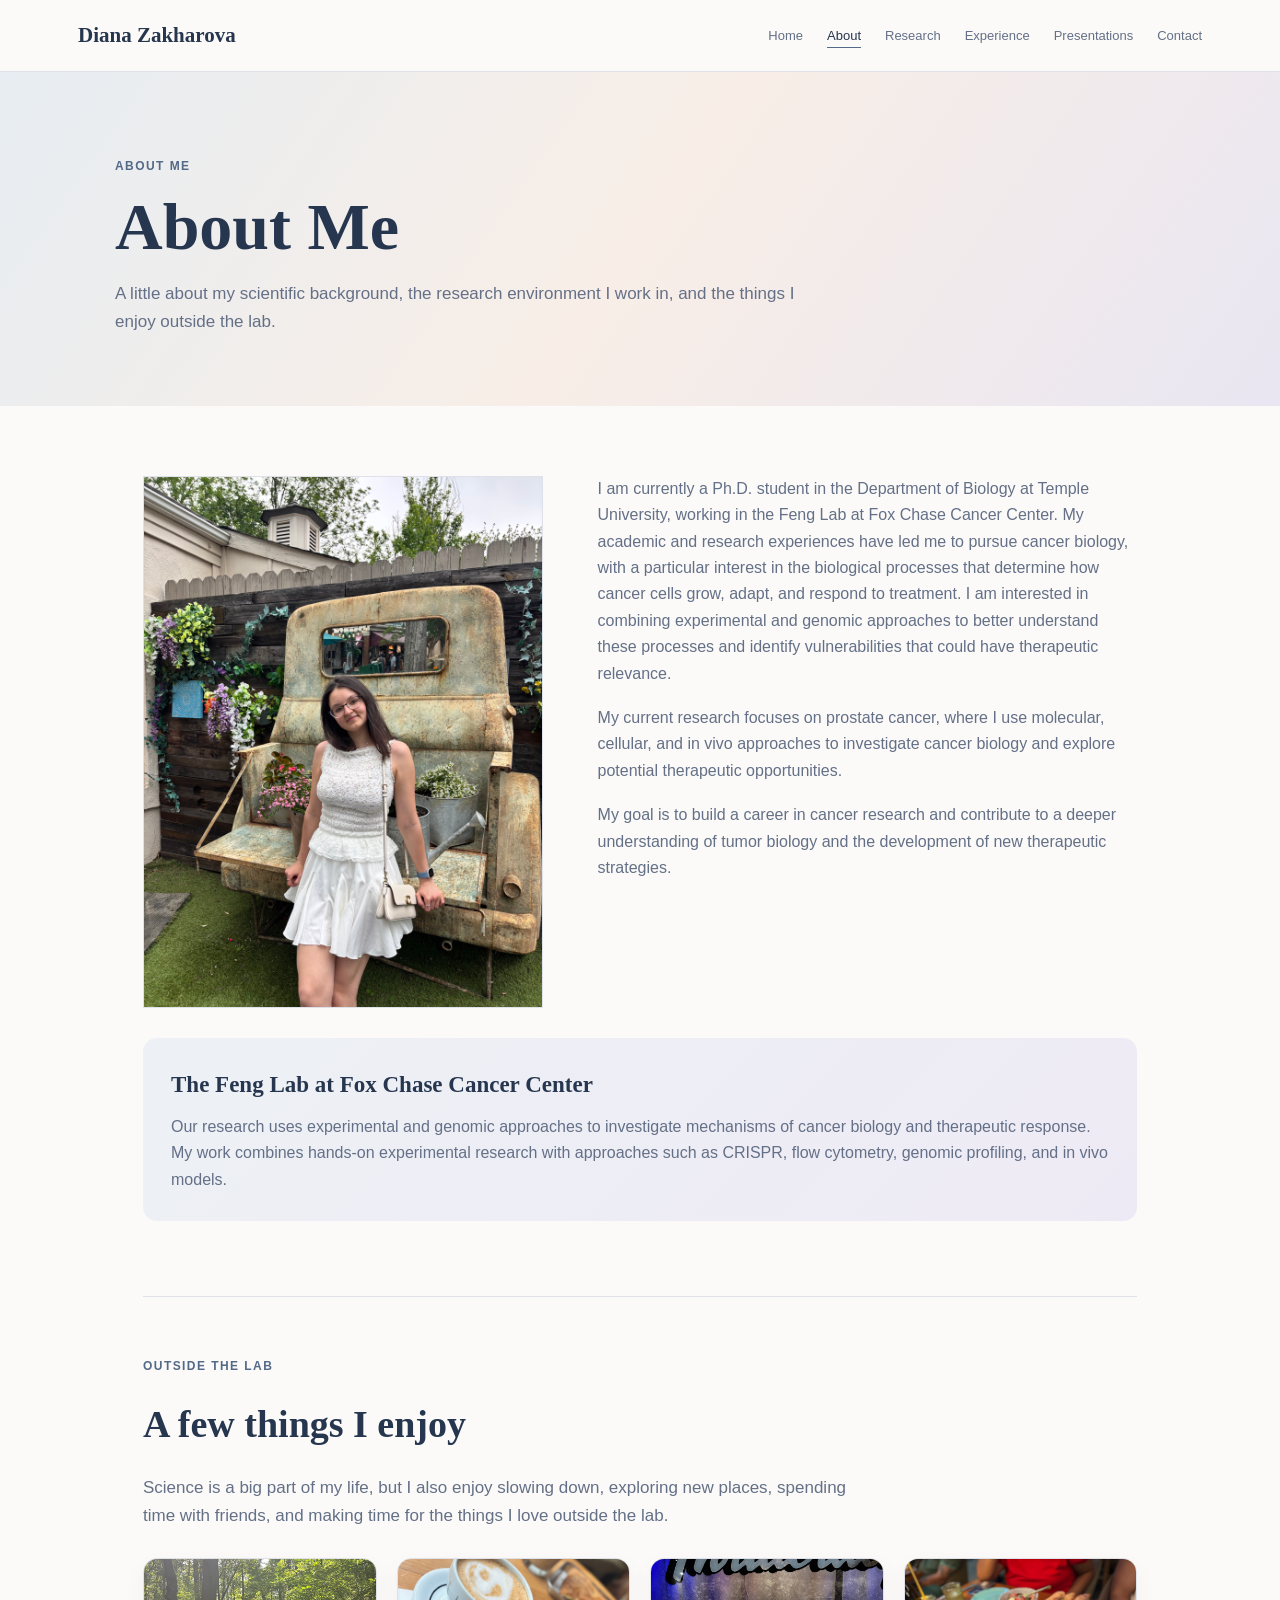
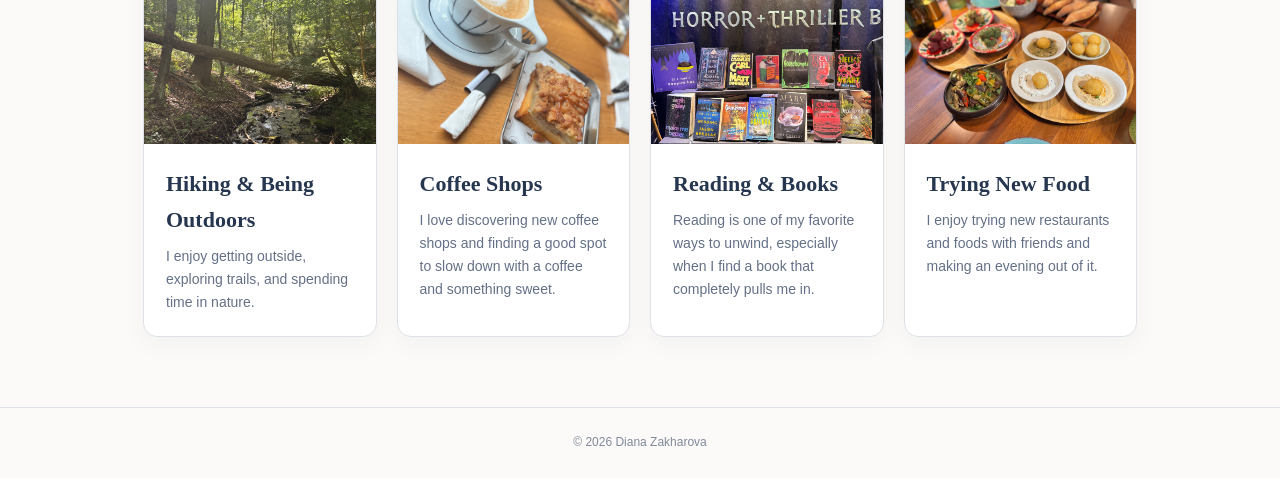
==== commit 66b8a2b4: "Add files via upload" ====
--- a/about.html
+++ b/about.html
@@ -10,7 +10,7 @@
 <div class="two-col">
 <div class="photo-placeholder about-photo"><img src="images/diana-about.jpg" alt="Diana Zakharova"></div>
 <div class="prose">
-<p>My academic and research experiences have led me to pursue cancer biology, with a particular interest in the biological processes that determine how cancer cells grow, adapt, and respond to treatment. I am interested in combining experimental and genomic approaches to better understand these processes and identify vulnerabilities that could have therapeutic relevance.</p>
+<p>I am currently a Ph.D. student in the Department of Biology at Temple University, working in the Feng Lab at Fox Chase Cancer Center. My academic and research experiences have led me to pursue cancer biology, with a particular interest in the biological processes that determine how cancer cells grow, adapt, and respond to treatment. I am interested in combining experimental and genomic approaches to better understand these processes and identify vulnerabilities that could have therapeutic relevance.</p>
 <p>My current research focuses on prostate cancer, where I use molecular, cellular, and in vivo approaches to investigate cancer biology and explore potential therapeutic opportunities.</p>
 <p>My goal is to build a career in cancer research and contribute to a deeper understanding of tumor biology and the development of new therapeutic strategies.</p>
 </div></div>
--- a/style.css
+++ b/style.css
@@ -21,10 +21,10 @@
 .nav-links{display:flex;gap:24px;list-style:none;flex-wrap:wrap;justify-content:flex-end}
 .nav-links a{text-decoration:none;font-size:13px;color:var(--muted);padding-bottom:4px;border-bottom:1px solid transparent}
 .nav-links a:hover,.nav-links a.active{color:var(--ink);border-bottom-color:var(--accent)}
-.hero{min-height:680px;display:flex;align-items:center;position:relative;overflow:hidden;background:linear-gradient(125deg,#dfeaf0 0%,#f7eee6 46%,#e9e5f1 100%)}
+.hero{min-height:535px;display:flex;align-items:center;position:relative;overflow:hidden;background:linear-gradient(125deg,#dfeaf0 0%,#f7eee6 46%,#e9e5f1 100%)}
 .hero:before{content:"";position:absolute;width:820px;height:430px;left:-300px;bottom:-210px;background:#dce9df;border-radius:58% 42% 65% 35% / 48% 52% 48% 52%;transform:rotate(-7deg);opacity:.9}
 .hero:after{content:"";position:absolute;width:720px;height:360px;right:-250px;top:-170px;background:#ddd8eb;border-radius:45% 55% 35% 65% / 55% 45% 55% 45%;transform:rotate(-10deg);opacity:.82}
-.hero-inner{max-width:1180px;width:100%;margin:auto;padding:105px 28px;position:relative;z-index:2}
+.hero-inner{max-width:1180px;width:100%;margin:auto;padding:72px 28px;position:relative;z-index:2}
 .hero-inner:before{content:"";position:absolute;width:520px;height:260px;right:12%;bottom:-35px;background:#f2dcd2;border-radius:65% 35% 50% 50% / 42% 58% 42% 58%;transform:rotate(5deg);opacity:.58;z-index:-1}
 .hero-copy{max-width:780px}
 .eyebrow{letter-spacing:.12em;text-transform:uppercase;font-size:12px;color:var(--accent);font-weight:700;margin-bottom:16px}
@@ -42,7 +42,7 @@
 .art-peach{fill:rgba(243,221,211,.7);stroke:#526987;stroke-width:2.2}
 .art-lav{fill:rgba(232,229,242,.65);stroke:#526987;stroke-width:2.2}
 .art-sage{fill:rgba(226,236,230,.7);stroke:#526987;stroke-width:2.2}
-.feature-strip{max-width:1180px;margin:auto;padding:38px 28px;display:grid;grid-template-columns:repeat(4,1fr);gap:14px}
+.feature-strip{max-width:1180px;margin:auto;padding:28px 28px;display:grid;grid-template-columns:repeat(4,1fr);gap:14px;margin-top:0;border-top:1px solid var(--line);}
 .feature{padding:24px 18px;text-align:center;border-right:1px solid var(--line)}
 .feature:last-child{border-right:0}
 .icon{font-size:31px;margin-bottom:10px}
@@ -95,7 +95,7 @@
  .feature{border-right:0;border-bottom:1px solid var(--line)}
  .feature:last-child{border-bottom:0}
  .two-col{gap:30px}
- .hero{min-height:590px}
+ .hero{min-height:500px}
  .science-art{width:310px;right:-20px;bottom:20px}
 }
 .hobby-section{margin-top:75px;padding-top:60px;border-top:1px solid var(--line)}
@@ -122,15 +122,15 @@
 .approach-grid{display:grid;grid-template-columns:repeat(4,1fr);gap:0;margin-top:30px;background:#fff;border-top:1px solid var(--line);border-bottom:1px solid var(--line)}
 .approach-card{padding:28px 18px 30px;text-align:center;border-right:1px solid var(--line)}
 .approach-card:last-child{border-right:0}
-.approach-icon{height:88px;display:flex;align-items:center;justify-content:center;margin-bottom:12px}
+
 .approach-icon svg{width:82px;height:70px;overflow:visible}
 .approach-card h3{font-family:var(--serif);font-size:18px;margin-bottom:7px}
 .approach-card p{font-size:13px;color:var(--muted);line-height:1.45}
-.icon-stroke{fill:none;stroke:#526987;stroke-width:2.5;stroke-linecap:round;stroke-linejoin:round}
-.icon-fill-blue{fill:#dfeaf1;stroke:#526987;stroke-width:2.3}
-.icon-fill-lav{fill:#e8e5f2;stroke:#526987;stroke-width:2.3}
-.icon-fill-peach{fill:#f3ddd3;stroke:#526987;stroke-width:2.3}
-.icon-fill-sage{fill:#e2ece6;stroke:#526987;stroke-width:2.3}
+
+
+
+
+
 @media(max-width:800px){
  .approach-grid{grid-template-columns:repeat(2,1fr)}
  .approach-card:nth-child(2){border-right:0}
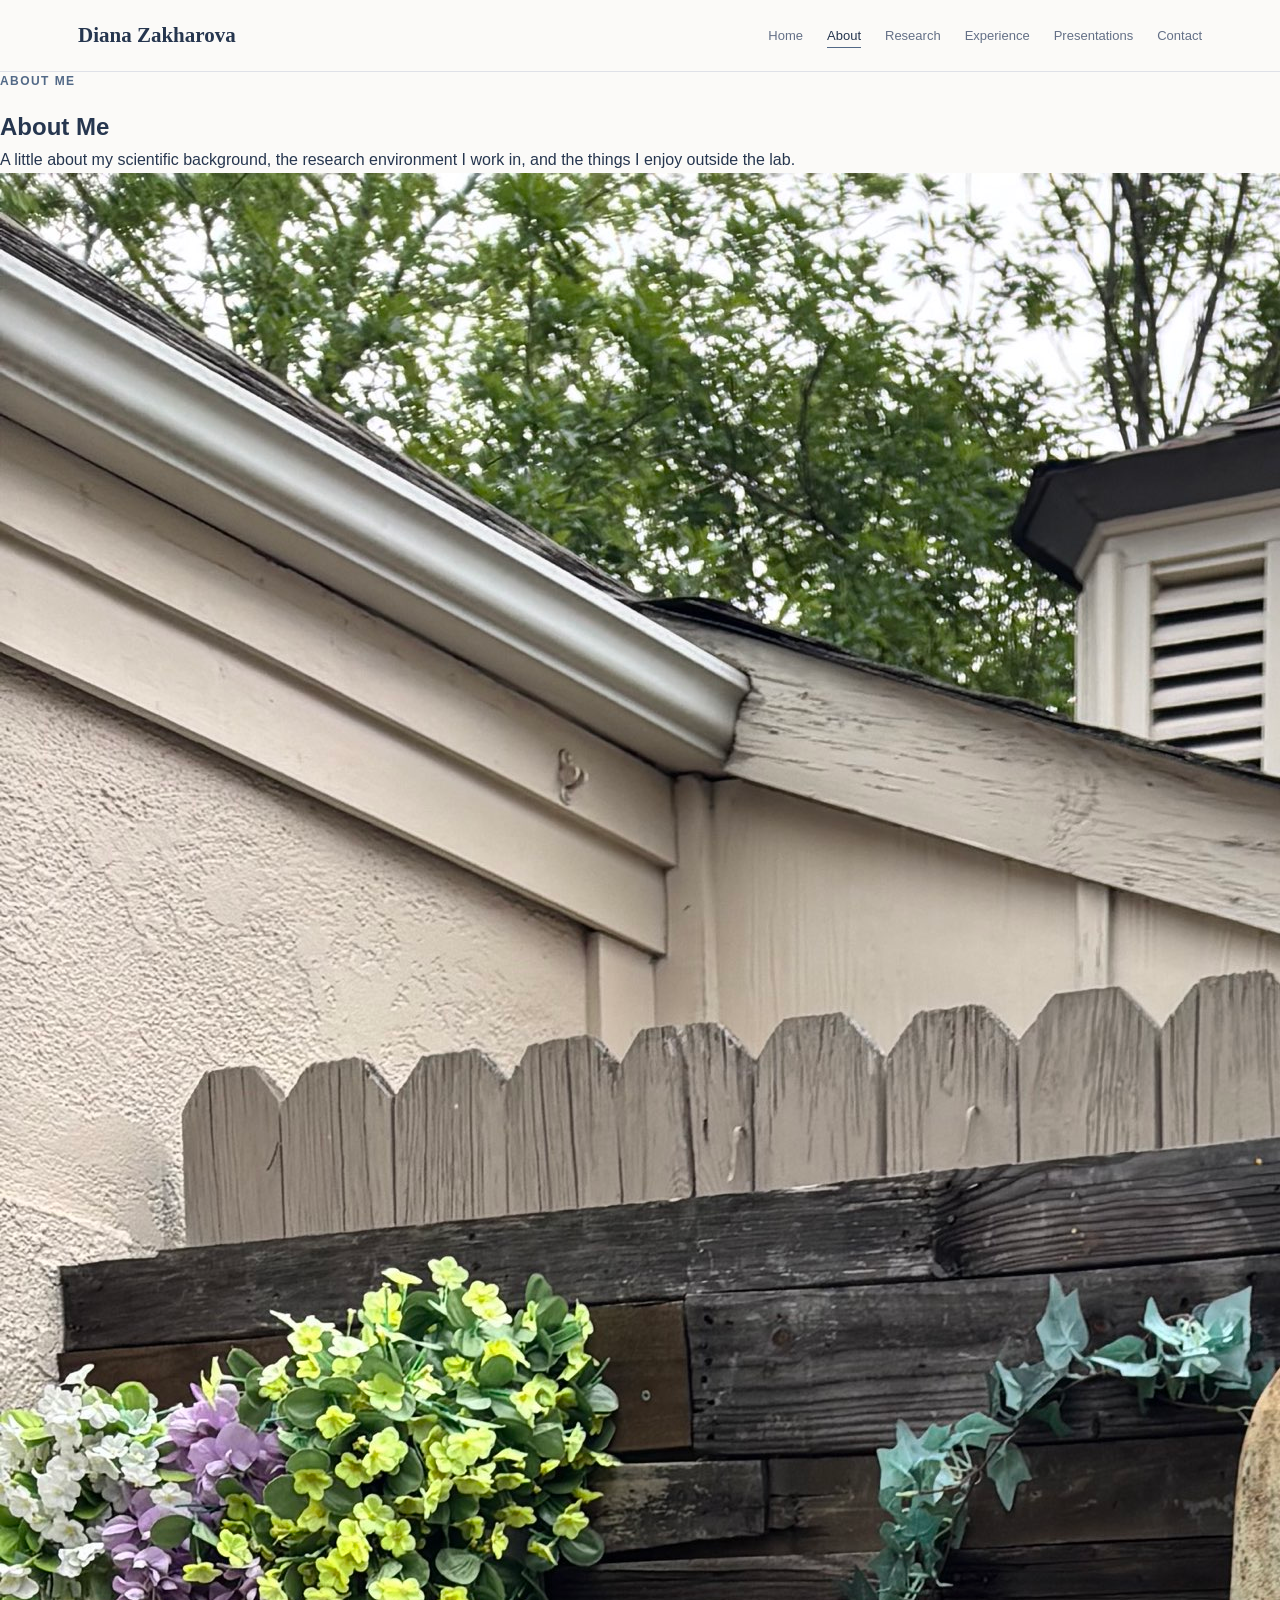
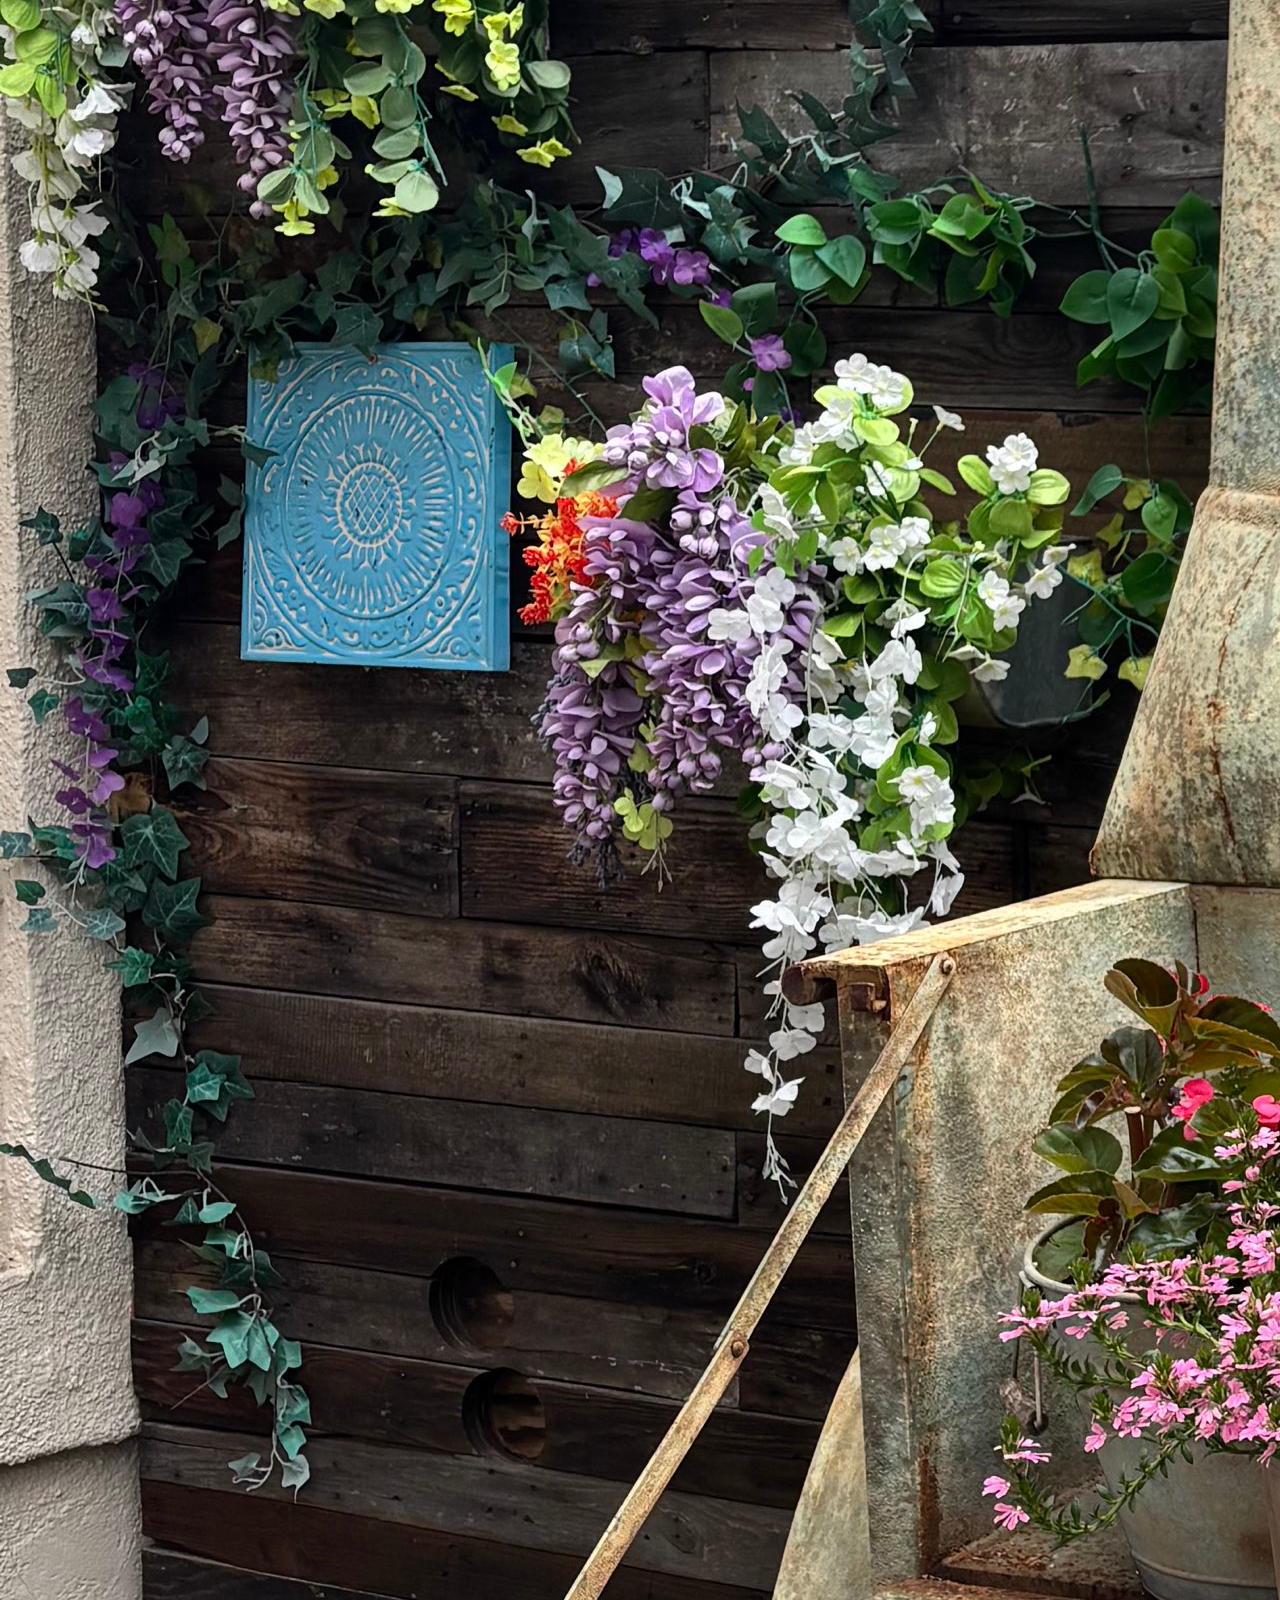
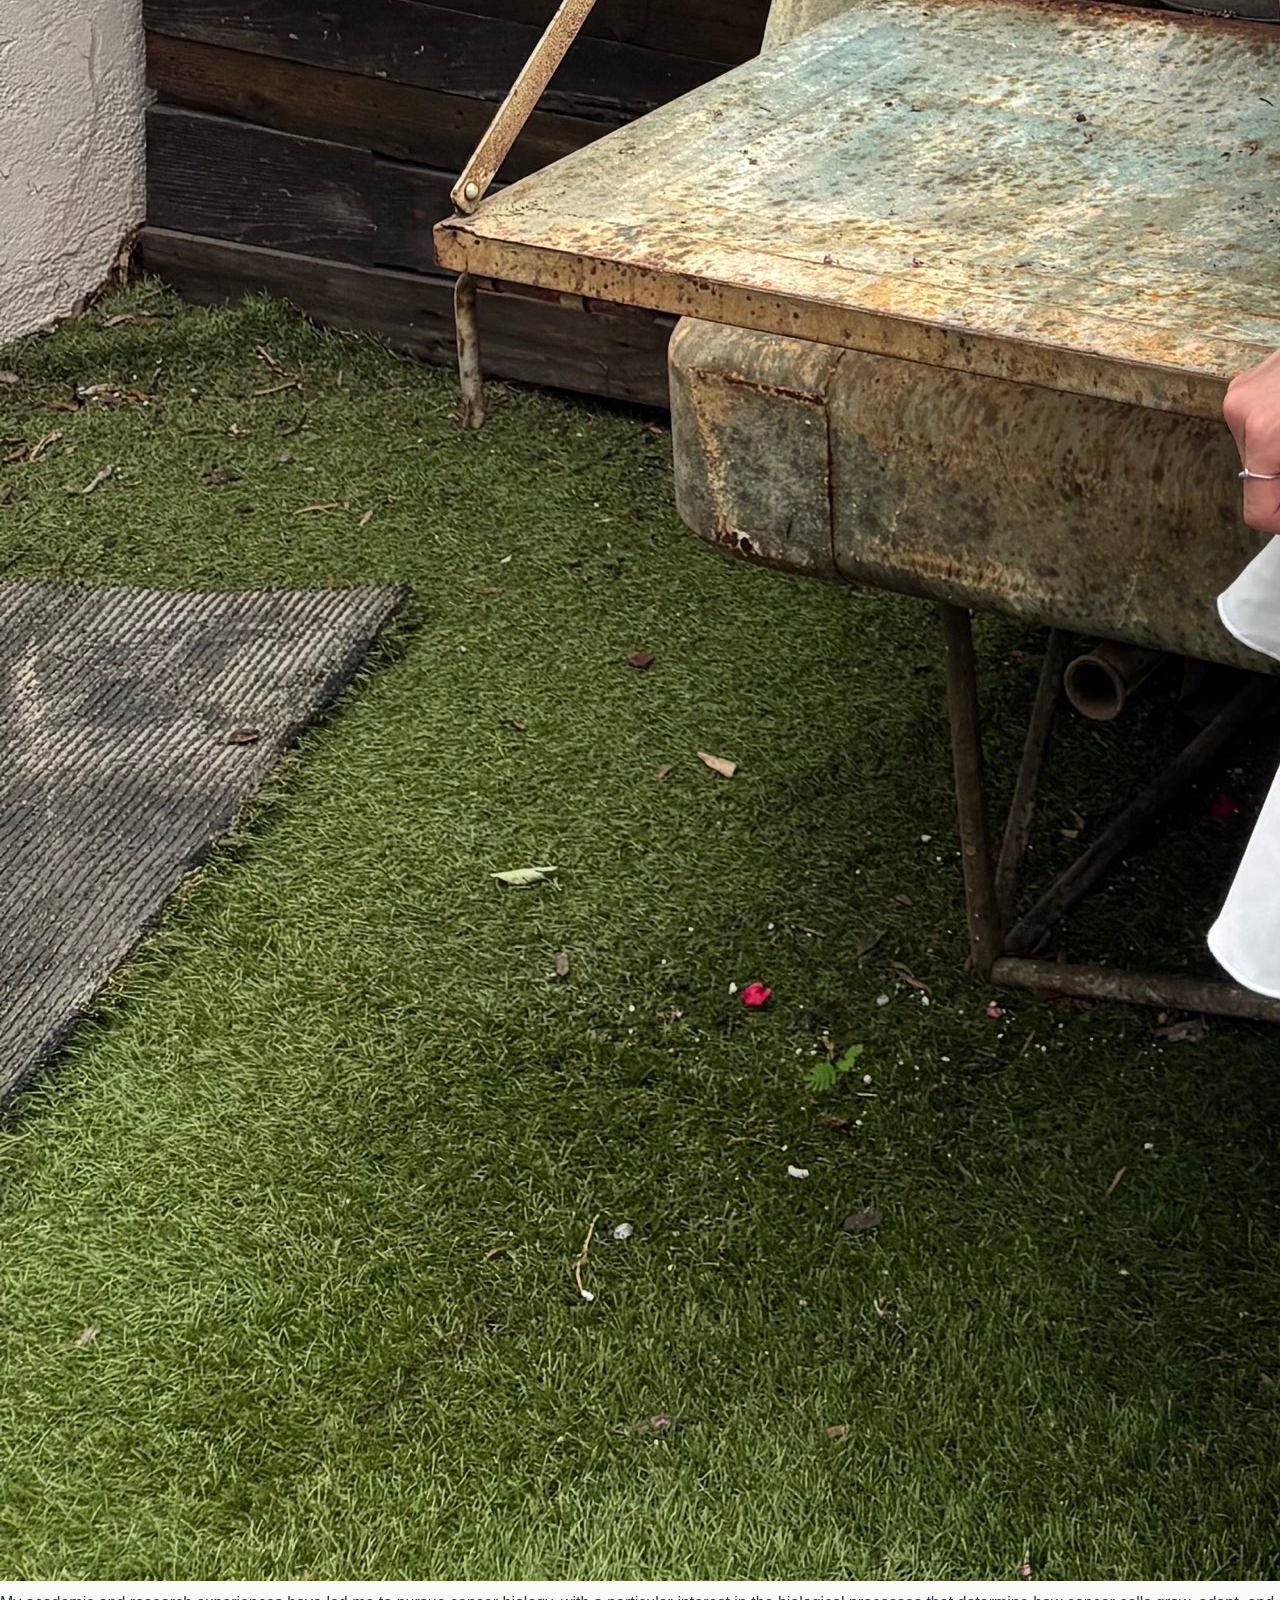
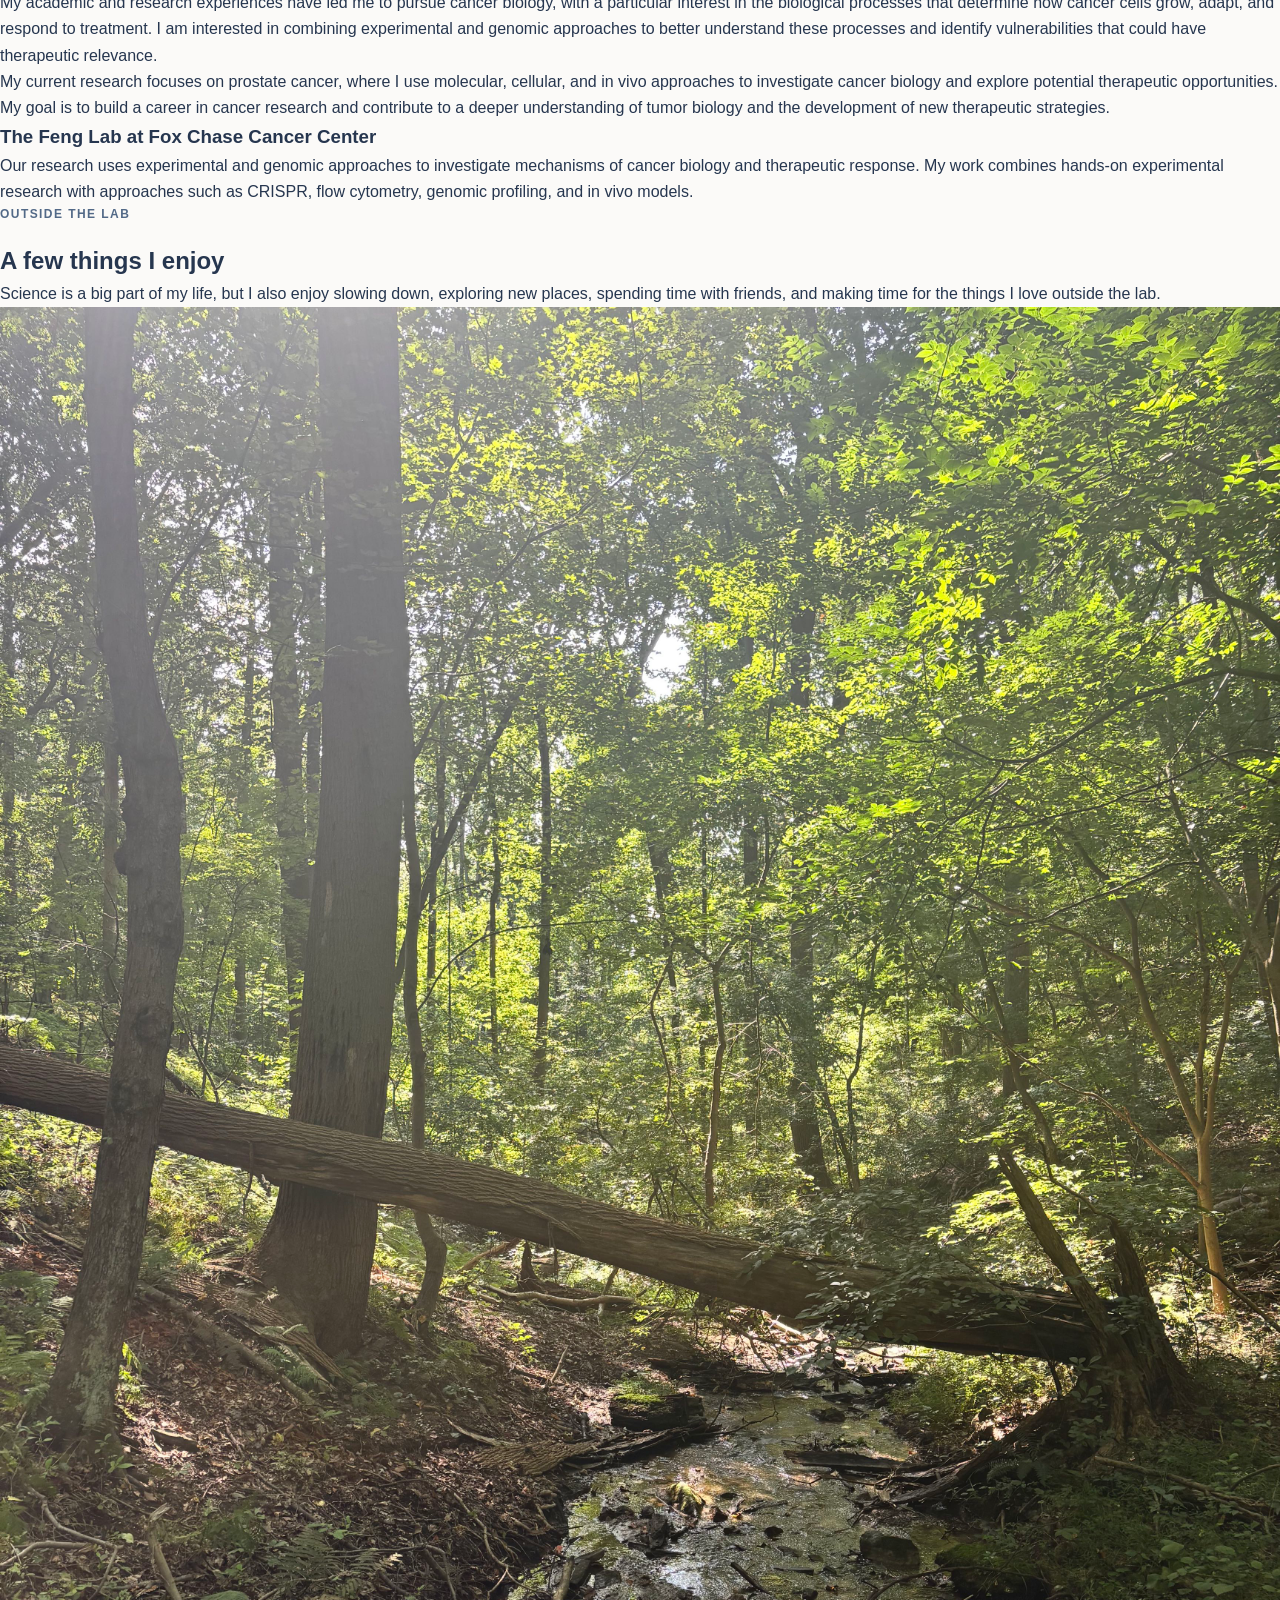
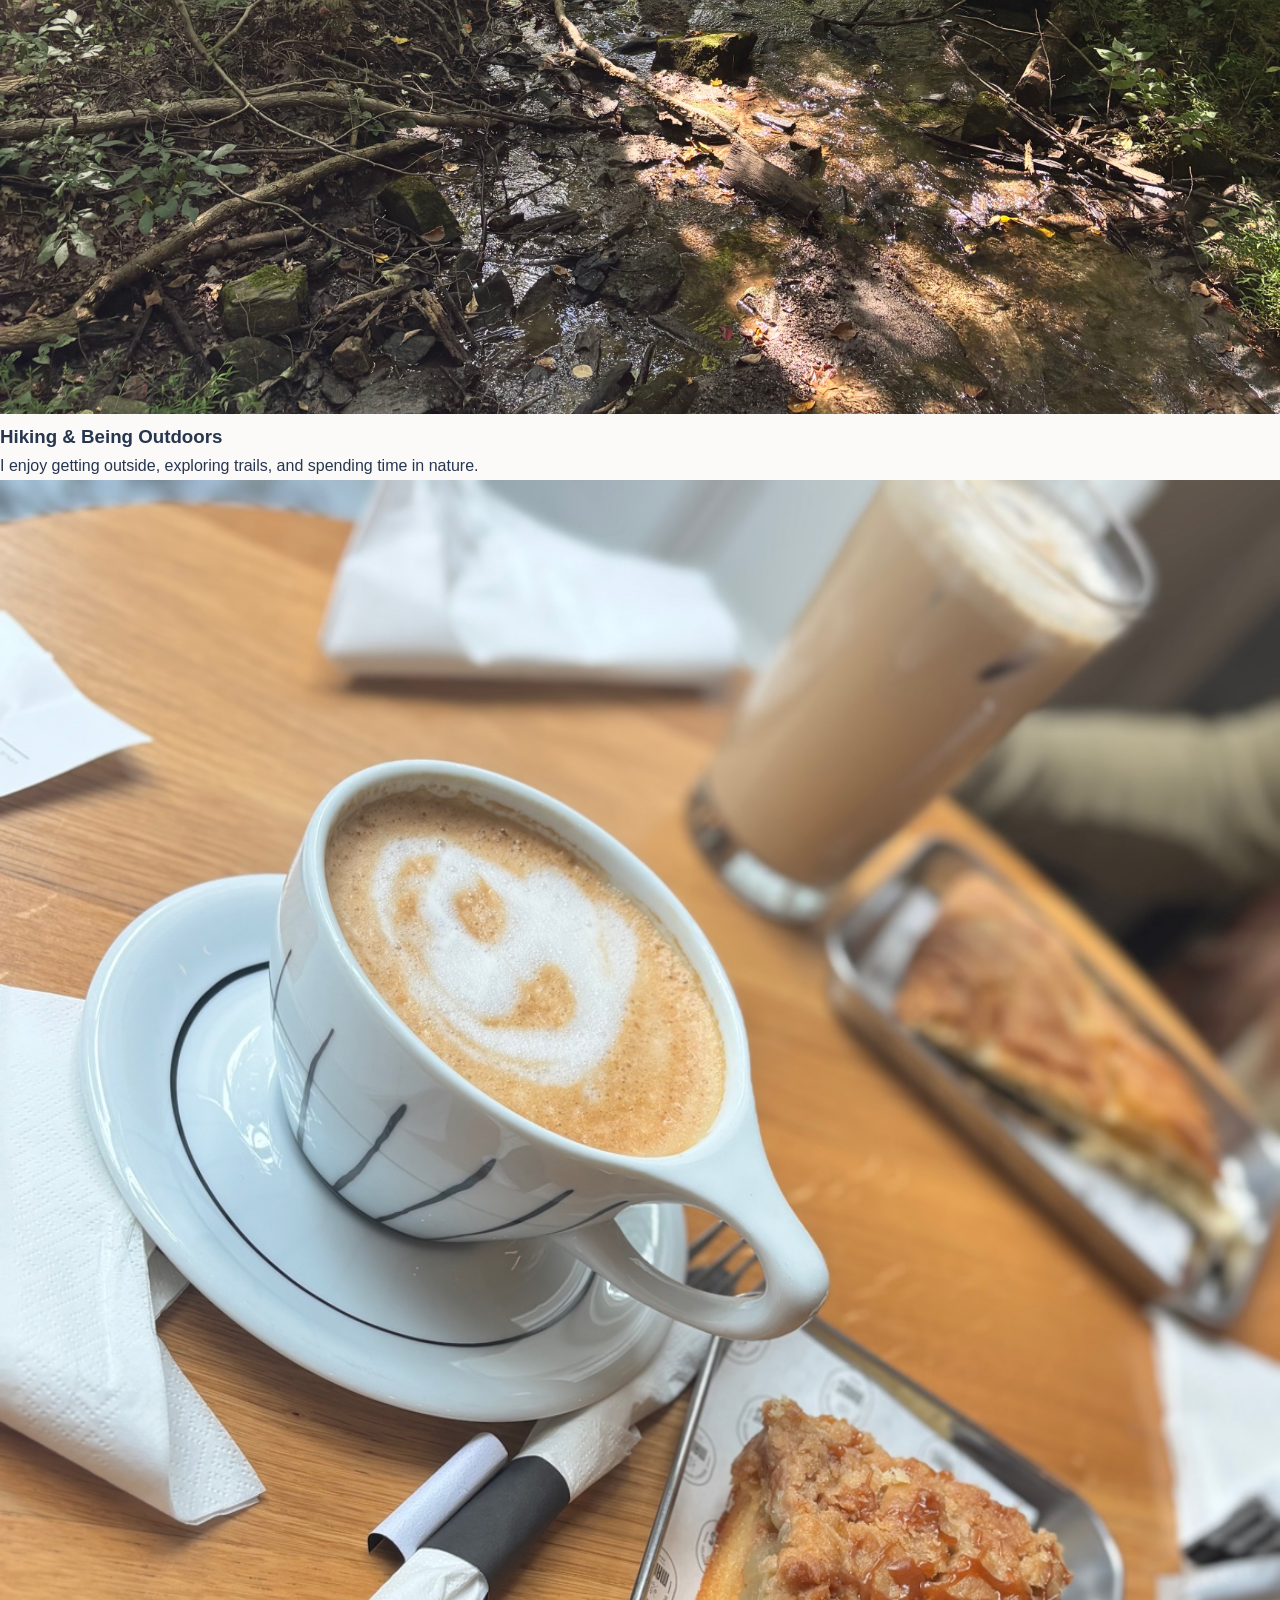
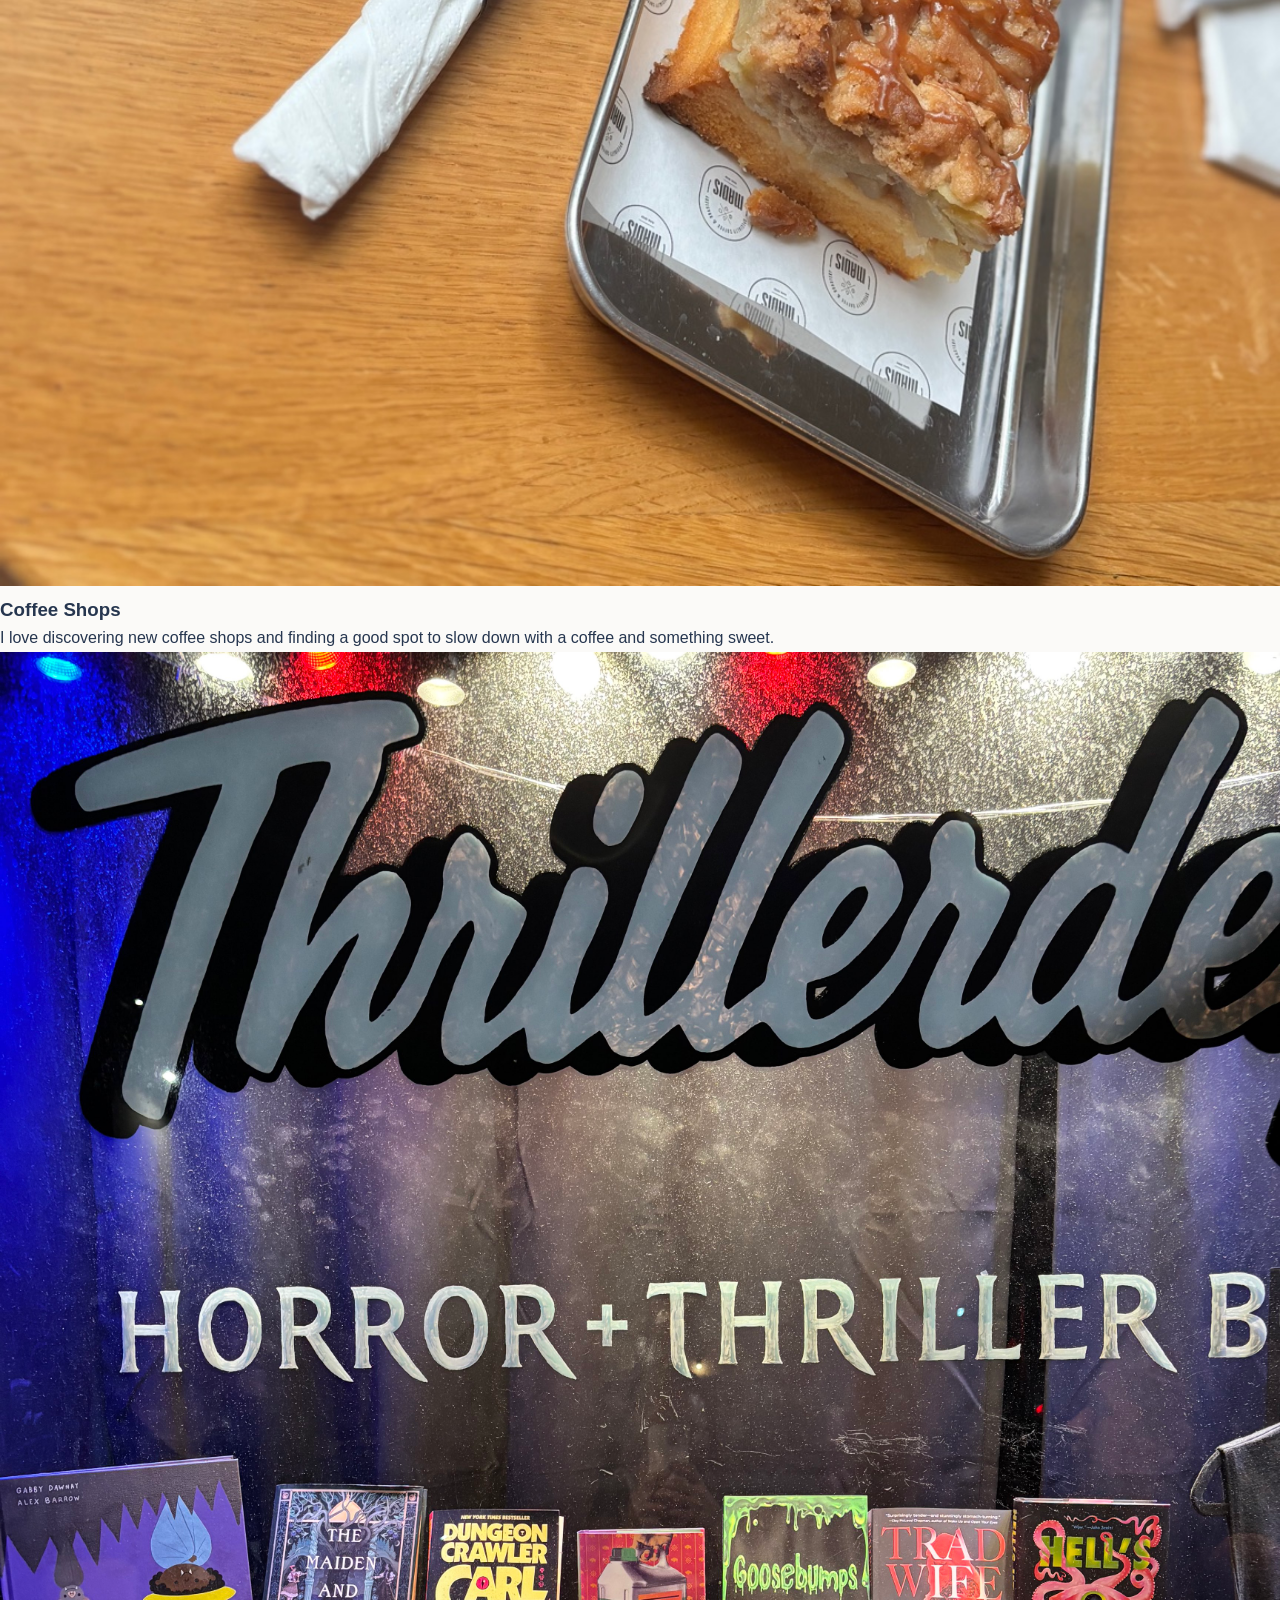
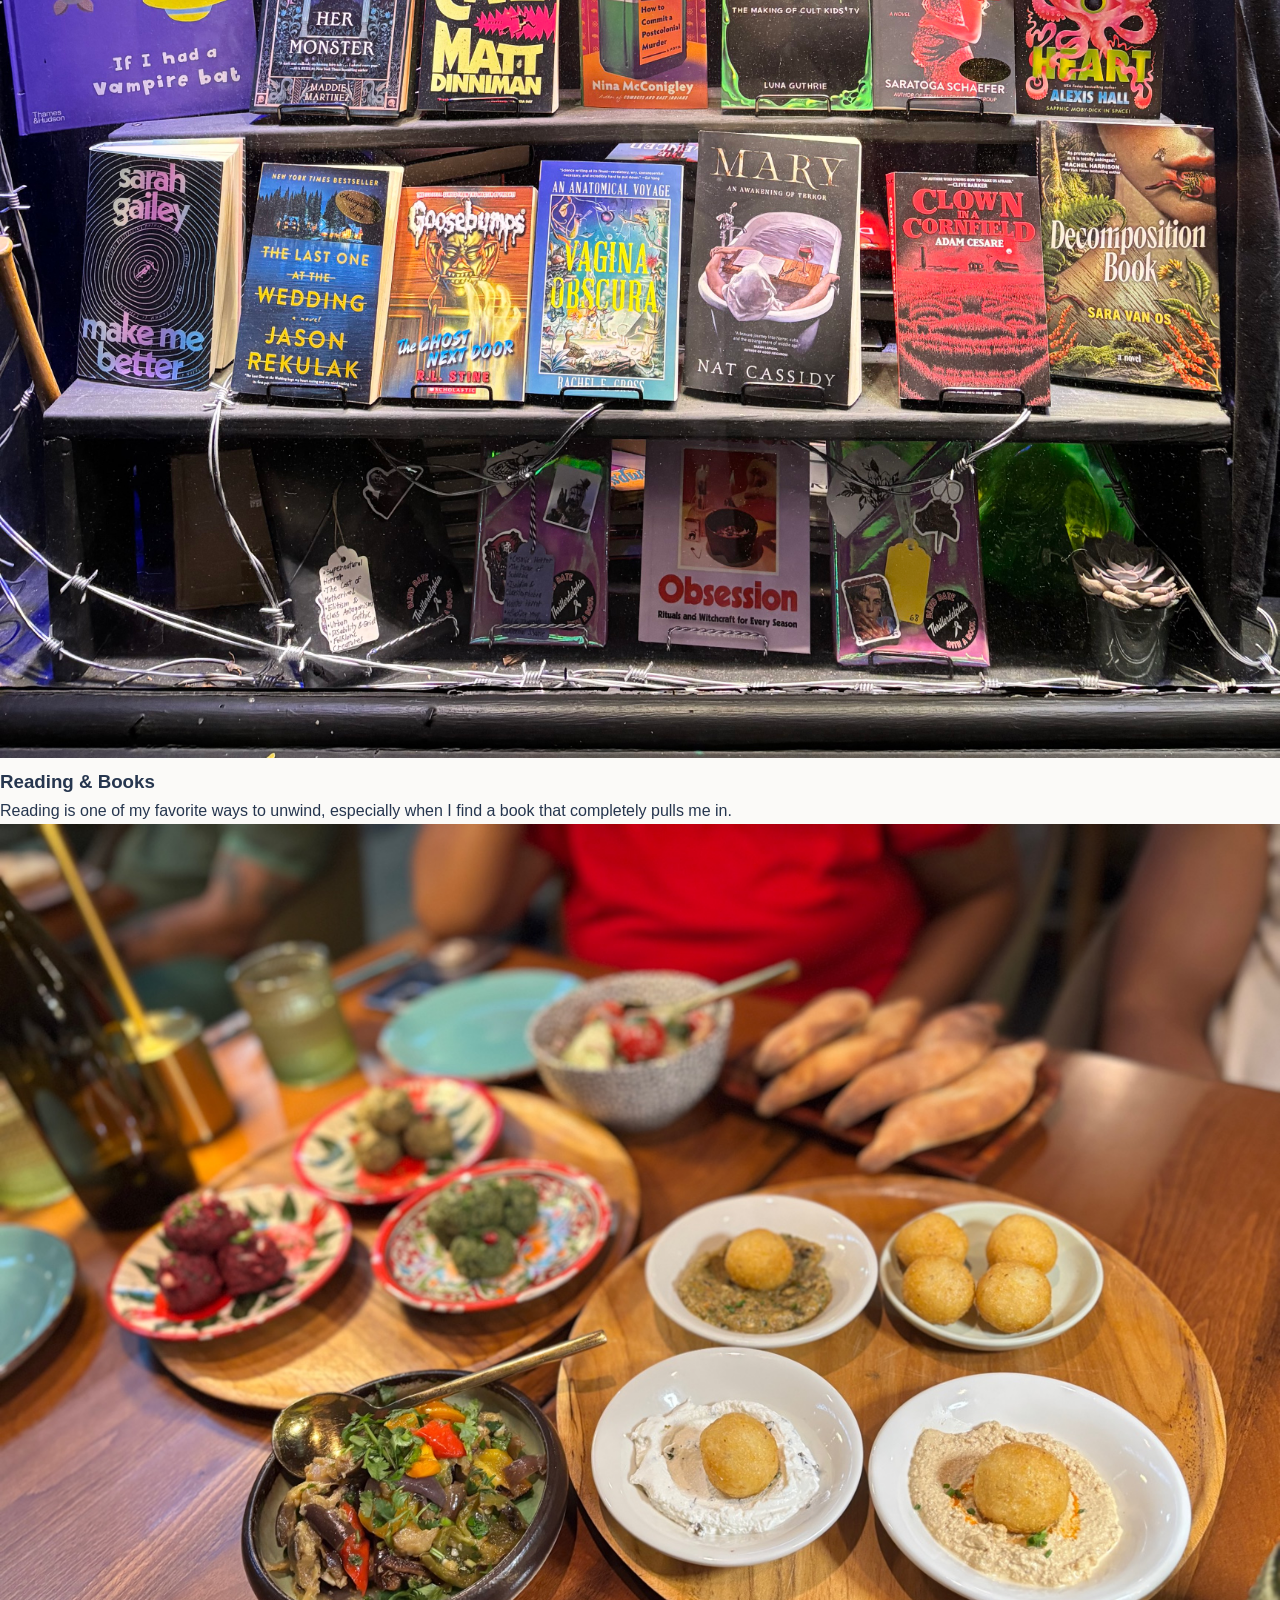
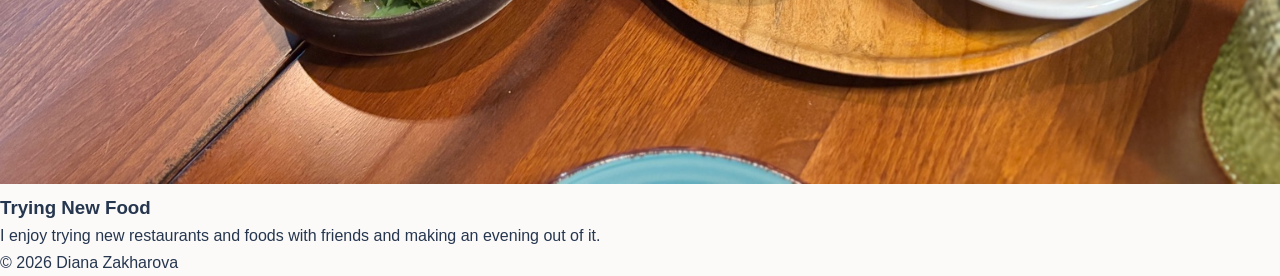
==== commit f82e1e2c: "Add files via upload" ====
--- a/about.html
+++ b/about.html
@@ -10,7 +10,7 @@
 <div class="two-col">
 <div class="photo-placeholder about-photo"><img src="images/diana-about.jpg" alt="Diana Zakharova"></div>
 <div class="prose">
-<p>I am currently a Ph.D. student in the Department of Biology at Temple University, working in the Feng Lab at Fox Chase Cancer Center. My academic and research experiences have led me to pursue cancer biology, with a particular interest in the biological processes that determine how cancer cells grow, adapt, and respond to treatment. I am interested in combining experimental and genomic approaches to better understand these processes and identify vulnerabilities that could have therapeutic relevance.</p>
+<p>My academic and research experiences have led me to pursue cancer biology, with a particular interest in the biological processes that determine how cancer cells grow, adapt, and respond to treatment. I am interested in combining experimental and genomic approaches to better understand these processes and identify vulnerabilities that could have therapeutic relevance.</p>
 <p>My current research focuses on prostate cancer, where I use molecular, cellular, and in vivo approaches to investigate cancer biology and explore potential therapeutic opportunities.</p>
 <p>My goal is to build a career in cancer research and contribute to a deeper understanding of tumor biology and the development of new therapeutic strategies.</p>
 </div></div>
--- a/style.css
+++ b/style.css
@@ -21,10 +21,10 @@
 .nav-links{display:flex;gap:24px;list-style:none;flex-wrap:wrap;justify-content:flex-end}
 .nav-links a{text-decoration:none;font-size:13px;color:var(--muted);padding-bottom:4px;border-bottom:1px solid transparent}
 .nav-links a:hover,.nav-links a.active{color:var(--ink);border-bottom-color:var(--accent)}
-.hero{min-height:535px;display:flex;align-items:center;position:relative;overflow:hidden;background:linear-gradient(125deg,#dfeaf0 0%,#f7eee6 46%,#e9e5f1 100%)}
+.hero{min-height:680px;display:flex;align-items:center;position:relative;overflow:hidden;background:linear-gradient(125deg,#dfeaf0 0%,#f7eee6 46%,#e9e5f1 100%)}
 .hero:before{content:"";position:absolute;width:820px;height:430px;left:-300px;bottom:-210px;background:#dce9df;border-radius:58% 42% 65% 35% / 48% 52% 48% 52%;transform:rotate(-7deg);opacity:.9}
 .hero:after{content:"";position:absolute;width:720px;height:360px;right:-250px;top:-170px;background:#ddd8eb;border-radius:45% 55% 35% 65% / 55% 45% 55% 45%;transform:rotate(-10deg);opacity:.82}
-.hero-inner{max-width:1180px;width:100%;margin:auto;padding:72px 28px;position:relative;z-index:2}
+.hero-inner{max-width:1180px;width:100%;margin:auto;padding:105px 28px;position:relative;z-index:2}
 .hero-inner:before{content:"";position:absolute;width:520px;height:260px;right:12%;bottom:-35px;background:#f2dcd2;border-radius:65% 35% 50% 50% / 42% 58% 42% 58%;transform:rotate(5deg);opacity:.58;z-index:-1}
 .hero-copy{max-width:780px}
 .eyebrow{letter-spacing:.12em;text-transform:uppercase;font-size:12px;color:var(--accent);font-weight:700;margin-bottom:16px}
@@ -42,7 +42,7 @@
 .art-peach{fill:rgba(243,221,211,.7);stroke:#526987;stroke-width:2.2}
 .art-lav{fill:rgba(232,229,242,.65);stroke:#526987;stroke-width:2.2}
 .art-sage{fill:rgba(226,236,230,.7);stroke:#526987;stroke-width:2.2}
-.feature-strip{max-width:1180px;margin:auto;padding:28px 28px;display:grid;grid-template-columns:repeat(4,1fr);gap:14px;margin-top:0;border-top:1px solid var(--line);}
+.feature-strip{max-width:1180px;margin:auto;padding:38px 28px;display:grid;grid-template-columns:repeat(4,1fr);gap:14pxmargin-top:0;border-top:1px solid var(--line);
 .feature{padding:24px 18px;text-align:center;border-right:1px solid var(--line)}
 .feature:last-child{border-right:0}
 .icon{font-size:31px;margin-bottom:10px}
@@ -95,7 +95,7 @@
  .feature{border-right:0;border-bottom:1px solid var(--line)}
  .feature:last-child{border-bottom:0}
  .two-col{gap:30px}
- .hero{min-height:500px}
+ .hero{min-height:590px}
  .science-art{width:310px;right:-20px;bottom:20px}
 }
 .hobby-section{margin-top:75px;padding-top:60px;border-top:1px solid var(--line)}
@@ -155,3 +155,47 @@
 @media(min-width:801px){
  .hobby-grid{grid-template-columns:repeat(4,1fr)}
 }
+
+.research-overview-figure{
+  max-width:1180px;
+  margin:55px auto 60px;
+  padding:0 28px;
+}
+.research-overview-figure img{
+  display:block;
+  width:100%;
+  height:auto;
+  border-radius:18px;
+  box-shadow:0 10px 30px rgba(28,48,72,.08);
+}
+@media(max-width:700px){
+  .research-overview-figure{margin:38px auto 45px;padding:0 18px}
+}
+
+/* Research page: compact scientific illustrations */
+.research-page{padding-top:55px}
+.research-sections{display:grid;gap:22px}
+.research-section{display:grid;grid-template-columns:minmax(0,1fr) minmax(380px,1.08fr);align-items:center;gap:28px;padding:34px 36px;border:1px solid rgba(82,105,135,.13);border-radius:20px;overflow:hidden}
+.research-section-blue{background:linear-gradient(110deg,#f1f6f9,#e8f0f5)}
+.research-section-peach{background:linear-gradient(110deg,#fbf3ef,#f7e9e3)}
+.research-section-sage{background:linear-gradient(110deg,#f1f7f3,#e7f0ea)}
+.research-copy{max-width:600px}
+.research-number{font-family:var(--serif);font-size:28px;font-weight:700;color:var(--accent);margin-bottom:2px}
+.research-section .eyebrow{margin-bottom:7px}
+.research-section h2{font-family:var(--serif);font-size:clamp(27px,3vw,39px);line-height:1.1;margin-bottom:14px}
+.research-section p{color:var(--muted);font-size:15px;line-height:1.65;max-width:610px}
+.research-visual{display:flex;align-items:center;justify-content:center;min-width:0}
+.research-visual img{display:block;width:100%;max-width:560px;height:auto;max-height:220px;object-fit:contain}
+.research-closing{max-width:760px;margin:32px auto 5px;text-align:center;color:var(--muted);font-size:16px}
+@media(max-width:900px){
+ .research-section{grid-template-columns:1fr;padding:30px}
+ .research-visual{order:2}
+ .research-visual img{max-height:230px}
+}
+@media(max-width:500px){
+ .research-page{padding-left:18px;padding-right:18px}
+ .research-section{padding:24px 20px;border-radius:16px}
+ .research-section h2{font-size:28px}
+ .research-section p{font-size:14px}
+ .research-visual img{max-height:180px}
+}
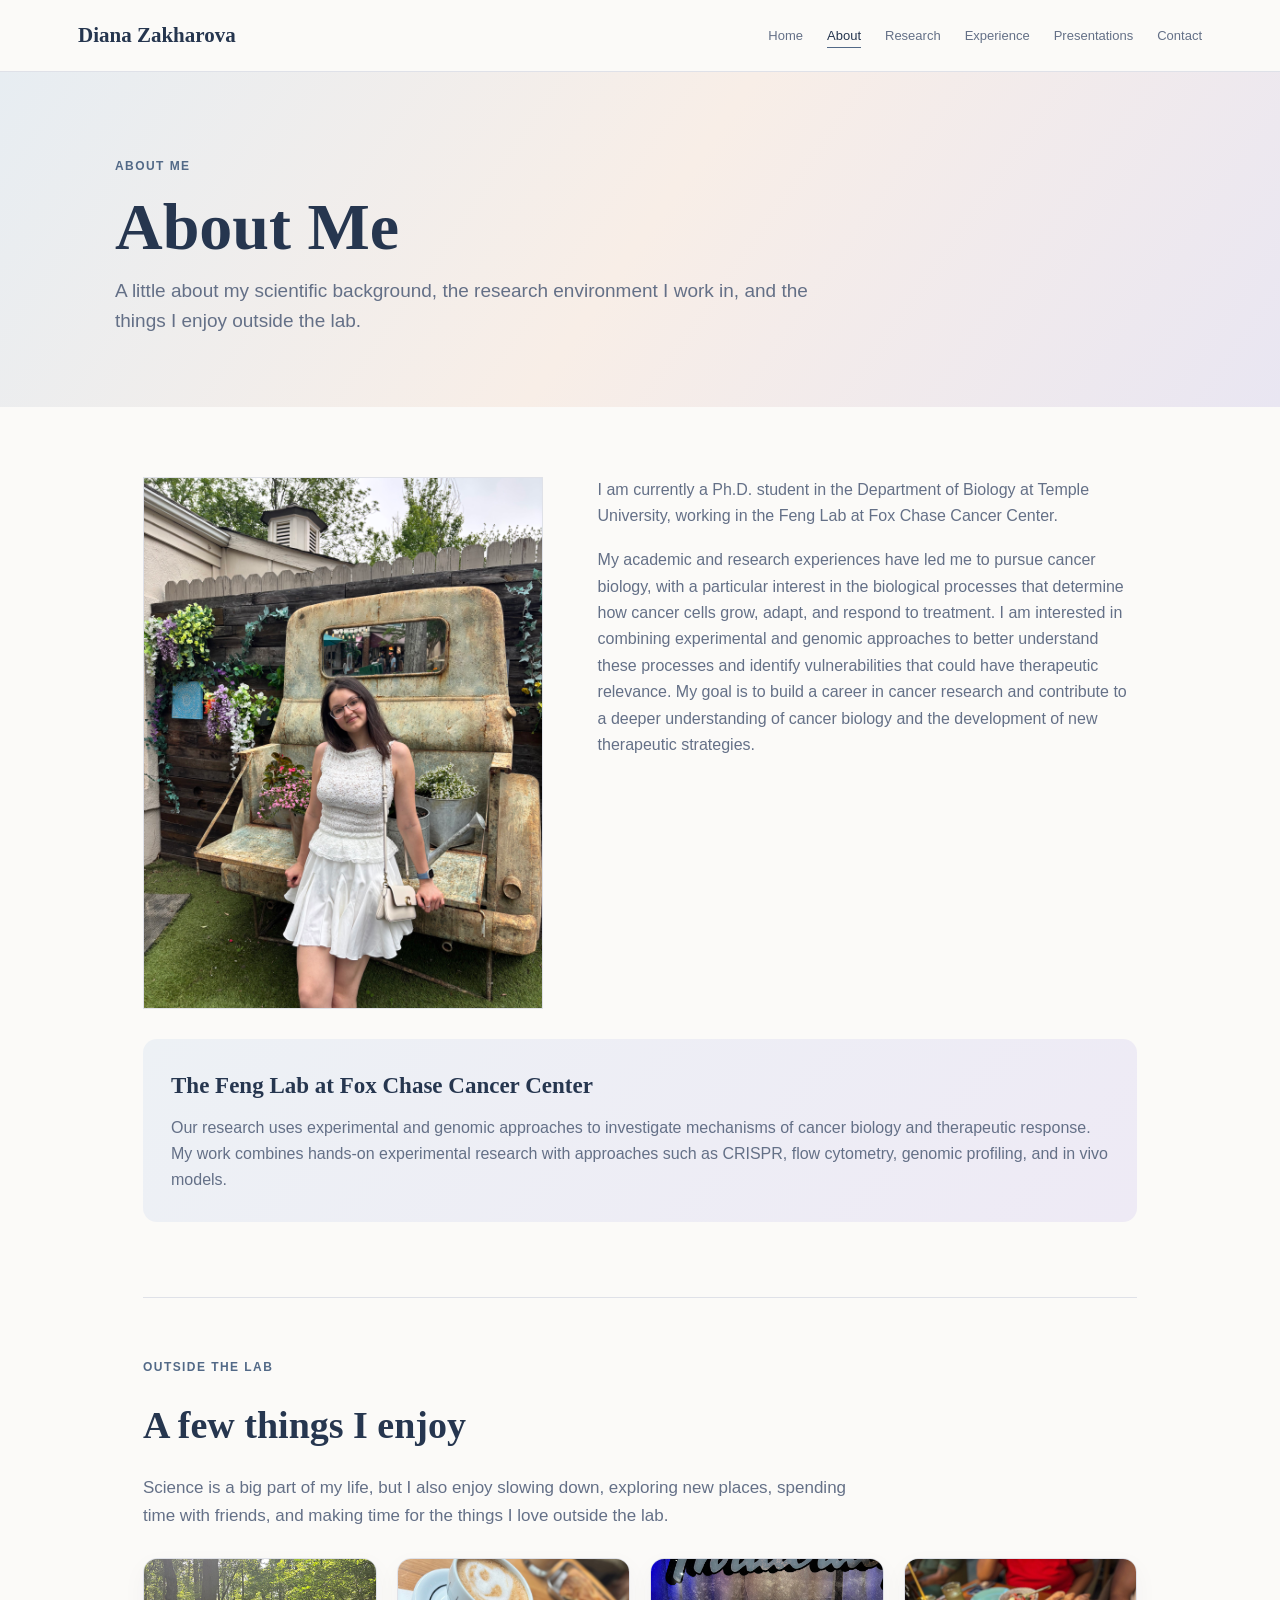
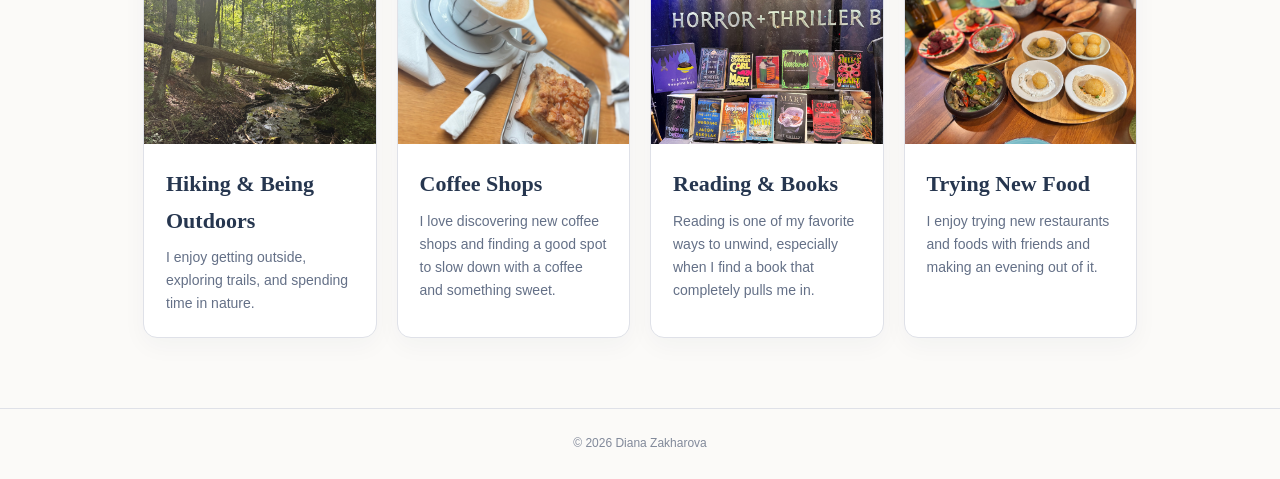
==== commit f8918e2d: "Add files via upload" ====
--- a/about.html
+++ b/about.html
@@ -10,9 +10,8 @@
 <div class="two-col">
 <div class="photo-placeholder about-photo"><img src="images/diana-about.jpg" alt="Diana Zakharova"></div>
 <div class="prose">
-<p>My academic and research experiences have led me to pursue cancer biology, with a particular interest in the biological processes that determine how cancer cells grow, adapt, and respond to treatment. I am interested in combining experimental and genomic approaches to better understand these processes and identify vulnerabilities that could have therapeutic relevance.</p>
-<p>My current research focuses on prostate cancer, where I use molecular, cellular, and in vivo approaches to investigate cancer biology and explore potential therapeutic opportunities.</p>
-<p>My goal is to build a career in cancer research and contribute to a deeper understanding of tumor biology and the development of new therapeutic strategies.</p>
+<p>I am currently a Ph.D. student in the Department of Biology at Temple University, working in the Feng Lab at Fox Chase Cancer Center.</p>
+<p>My academic and research experiences have led me to pursue cancer biology, with a particular interest in the biological processes that determine how cancer cells grow, adapt, and respond to treatment. I am interested in combining experimental and genomic approaches to better understand these processes and identify vulnerabilities that could have therapeutic relevance. My goal is to build a career in cancer research and contribute to a deeper understanding of cancer biology and the development of new therapeutic strategies.</p>
 </div></div>
 
 <div class="lab-note">
--- a/style.css
+++ b/style.css
@@ -21,10 +21,10 @@
 .nav-links{display:flex;gap:24px;list-style:none;flex-wrap:wrap;justify-content:flex-end}
 .nav-links a{text-decoration:none;font-size:13px;color:var(--muted);padding-bottom:4px;border-bottom:1px solid transparent}
 .nav-links a:hover,.nav-links a.active{color:var(--ink);border-bottom-color:var(--accent)}
-.hero{min-height:680px;display:flex;align-items:center;position:relative;overflow:hidden;background:linear-gradient(125deg,#dfeaf0 0%,#f7eee6 46%,#e9e5f1 100%)}
+.hero{min-height:515px;display:flex;align-items:center;position:relative;overflow:hidden;background:linear-gradient(125deg,#dfeaf0 0%,#f7eee6 46%,#e9e5f1 100%)}
 .hero:before{content:"";position:absolute;width:820px;height:430px;left:-300px;bottom:-210px;background:#dce9df;border-radius:58% 42% 65% 35% / 48% 52% 48% 52%;transform:rotate(-7deg);opacity:.9}
 .hero:after{content:"";position:absolute;width:720px;height:360px;right:-250px;top:-170px;background:#ddd8eb;border-radius:45% 55% 35% 65% / 55% 45% 55% 45%;transform:rotate(-10deg);opacity:.82}
-.hero-inner{max-width:1180px;width:100%;margin:auto;padding:105px 28px;position:relative;z-index:2}
+.hero-inner{max-width:1180px;width:100%;margin:auto;padding:88px 28px;position:relative;z-index:2}
 .hero-inner:before{content:"";position:absolute;width:520px;height:260px;right:12%;bottom:-35px;background:#f2dcd2;border-radius:65% 35% 50% 50% / 42% 58% 42% 58%;transform:rotate(5deg);opacity:.58;z-index:-1}
 .hero-copy{max-width:780px}
 .eyebrow{letter-spacing:.12em;text-transform:uppercase;font-size:12px;color:var(--accent);font-weight:700;margin-bottom:16px}
@@ -42,7 +42,7 @@
 .art-peach{fill:rgba(243,221,211,.7);stroke:#526987;stroke-width:2.2}
 .art-lav{fill:rgba(232,229,242,.65);stroke:#526987;stroke-width:2.2}
 .art-sage{fill:rgba(226,236,230,.7);stroke:#526987;stroke-width:2.2}
-.feature-strip{max-width:1180px;margin:auto;padding:38px 28px;display:grid;grid-template-columns:repeat(4,1fr);gap:14pxmargin-top:0;border-top:1px solid var(--line);
+.feature-strip{max-width:1180px;margin:auto;padding:22px 28px 34px;display:grid;grid-template-columns:repeat(4,1fr);gap:14px;margin-top:0;border-top:1px solid var(--line)}
 .feature{padding:24px 18px;text-align:center;border-right:1px solid var(--line)}
 .feature:last-child{border-right:0}
 .icon{font-size:31px;margin-bottom:10px}
@@ -51,7 +51,7 @@
 .page-hero{background:linear-gradient(125deg,#e7edf2,#f8eee7,#e9e6f2);padding:85px 28px 70px}
 .page-hero-inner,.content{max-width:1050px;margin:auto}
 .page-hero h1{font-family:var(--serif);font-size:clamp(42px,6vw,66px);line-height:1.05}
-.page-hero p{max-width:700px;margin-top:18px;color:var(--muted);font-size:17px}
+.page-hero p{max-width:700px;margin-top:14px;color:var(--muted);font-size:19px;line-height:1.6}
 .content{padding:70px 28px}
 .two-col{display:grid;grid-template-columns:1fr 1.35fr;gap:55px;align-items:start}
 .photo-placeholder{min-height:330px;border:1px dashed #b9bfca;background:linear-gradient(145deg,#edf2f5,#eeeaf5);display:flex;align-items:center;justify-content:center;color:#8a92a2}
@@ -81,7 +81,7 @@
 .presentation{padding:28px;background:#fff;border:1px solid var(--line);border-left:6px solid #c9c1dd;border-radius:12px;margin-top:30px}
 .presentation h3{font-family:var(--serif);font-size:22px;margin-bottom:12px}
 .presentation p{color:var(--muted)}
-.contact-box{background:linear-gradient(125deg,#e2e9ee,#f3e5dd,#e9e6f2);border-radius:18px;padding:42px;margin-top:30px}
+.contact-box{background:linear-gradient(125deg,#e2e9ee,#f3e5dd,#e9e6f2);border-radius:18px;padding:34px 42px;margin-top:8px}.contact-box .lead{font-size:22px;line-height:1.5;margin-bottom:8px}.contact-box .contact-list{margin-top:8px}
 .contact-list{list-style:none;display:grid;gap:15px;margin-top:25px}
 .contact-list a{text-decoration:none;color:var(--accent)}
 footer{text-align:center;border-top:1px solid var(--line);padding:25px;color:#81899a;font-size:12px}
@@ -95,7 +95,7 @@
  .feature{border-right:0;border-bottom:1px solid var(--line)}
  .feature:last-child{border-bottom:0}
  .two-col{gap:30px}
- .hero{min-height:590px}
+ .hero{min-height:500px}
  .science-art{width:310px;right:-20px;bottom:20px}
 }
 .hobby-section{margin-top:75px;padding-top:60px;border-top:1px solid var(--line)}
@@ -199,3 +199,7 @@
  .research-section p{font-size:14px}
  .research-visual img{max-height:180px}
 }
+
+.contact-hero{padding-top:62px;padding-bottom:54px}
+.contact-hero p{font-size:22px;line-height:1.55;max-width:760px}
+@media(max-width:800px){.contact-hero{padding-top:52px;padding-bottom:46px}.contact-hero p{font-size:19px}}
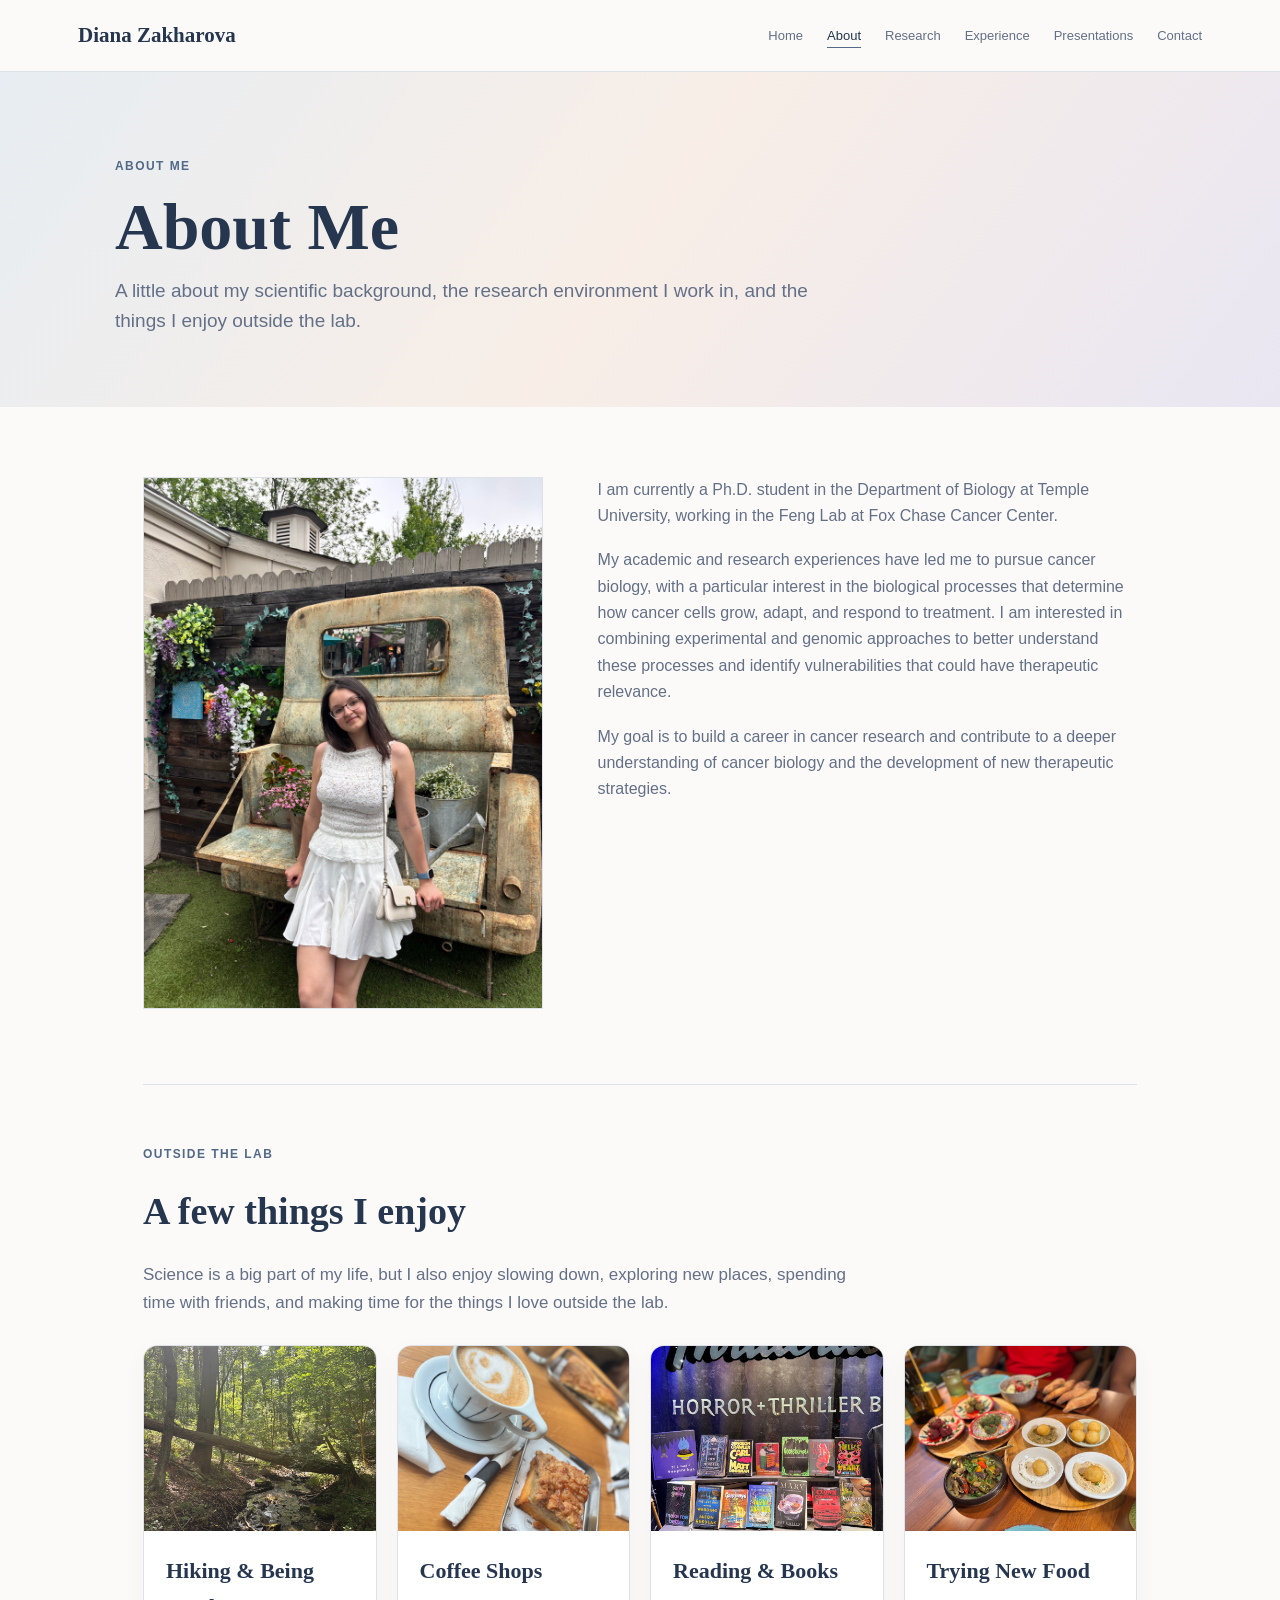
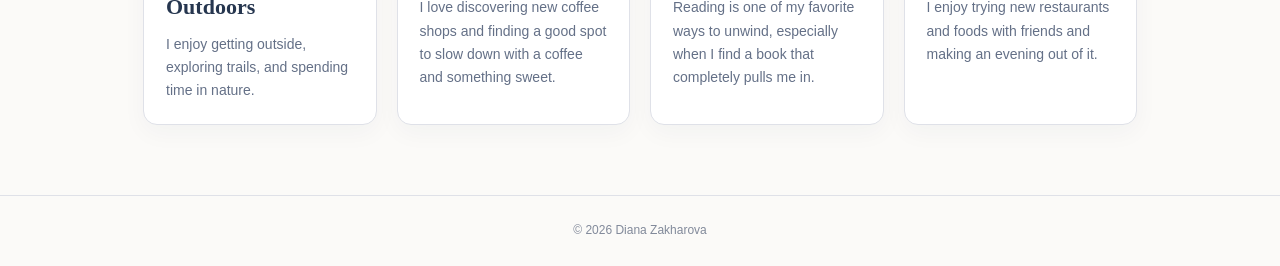
==== commit 52b3bcad: "Add files via upload" ====
--- a/about.html
+++ b/about.html
@@ -11,13 +11,9 @@
 <div class="photo-placeholder about-photo"><img src="images/diana-about.jpg" alt="Diana Zakharova"></div>
 <div class="prose">
 <p>I am currently a Ph.D. student in the Department of Biology at Temple University, working in the Feng Lab at Fox Chase Cancer Center.</p>
-<p>My academic and research experiences have led me to pursue cancer biology, with a particular interest in the biological processes that determine how cancer cells grow, adapt, and respond to treatment. I am interested in combining experimental and genomic approaches to better understand these processes and identify vulnerabilities that could have therapeutic relevance. My goal is to build a career in cancer research and contribute to a deeper understanding of cancer biology and the development of new therapeutic strategies.</p>
+<p>My academic and research experiences have led me to pursue cancer biology, with a particular interest in the biological processes that determine how cancer cells grow, adapt, and respond to treatment. I am interested in combining experimental and genomic approaches to better understand these processes and identify vulnerabilities that could have therapeutic relevance.</p>
+<p>My goal is to build a career in cancer research and contribute to a deeper understanding of cancer biology and the development of new therapeutic strategies.</p>
 </div></div>
-
-<div class="lab-note">
-<h3>The Feng Lab at Fox Chase Cancer Center</h3>
-<p>Our research uses experimental and genomic approaches to investigate mechanisms of cancer biology and therapeutic response. My work combines hands-on experimental research with approaches such as CRISPR, flow cytometry, genomic profiling, and in vivo models.</p>
-</div>
 
 <section class="hobby-section">
 <div class="eyebrow">Outside the Lab</div>
